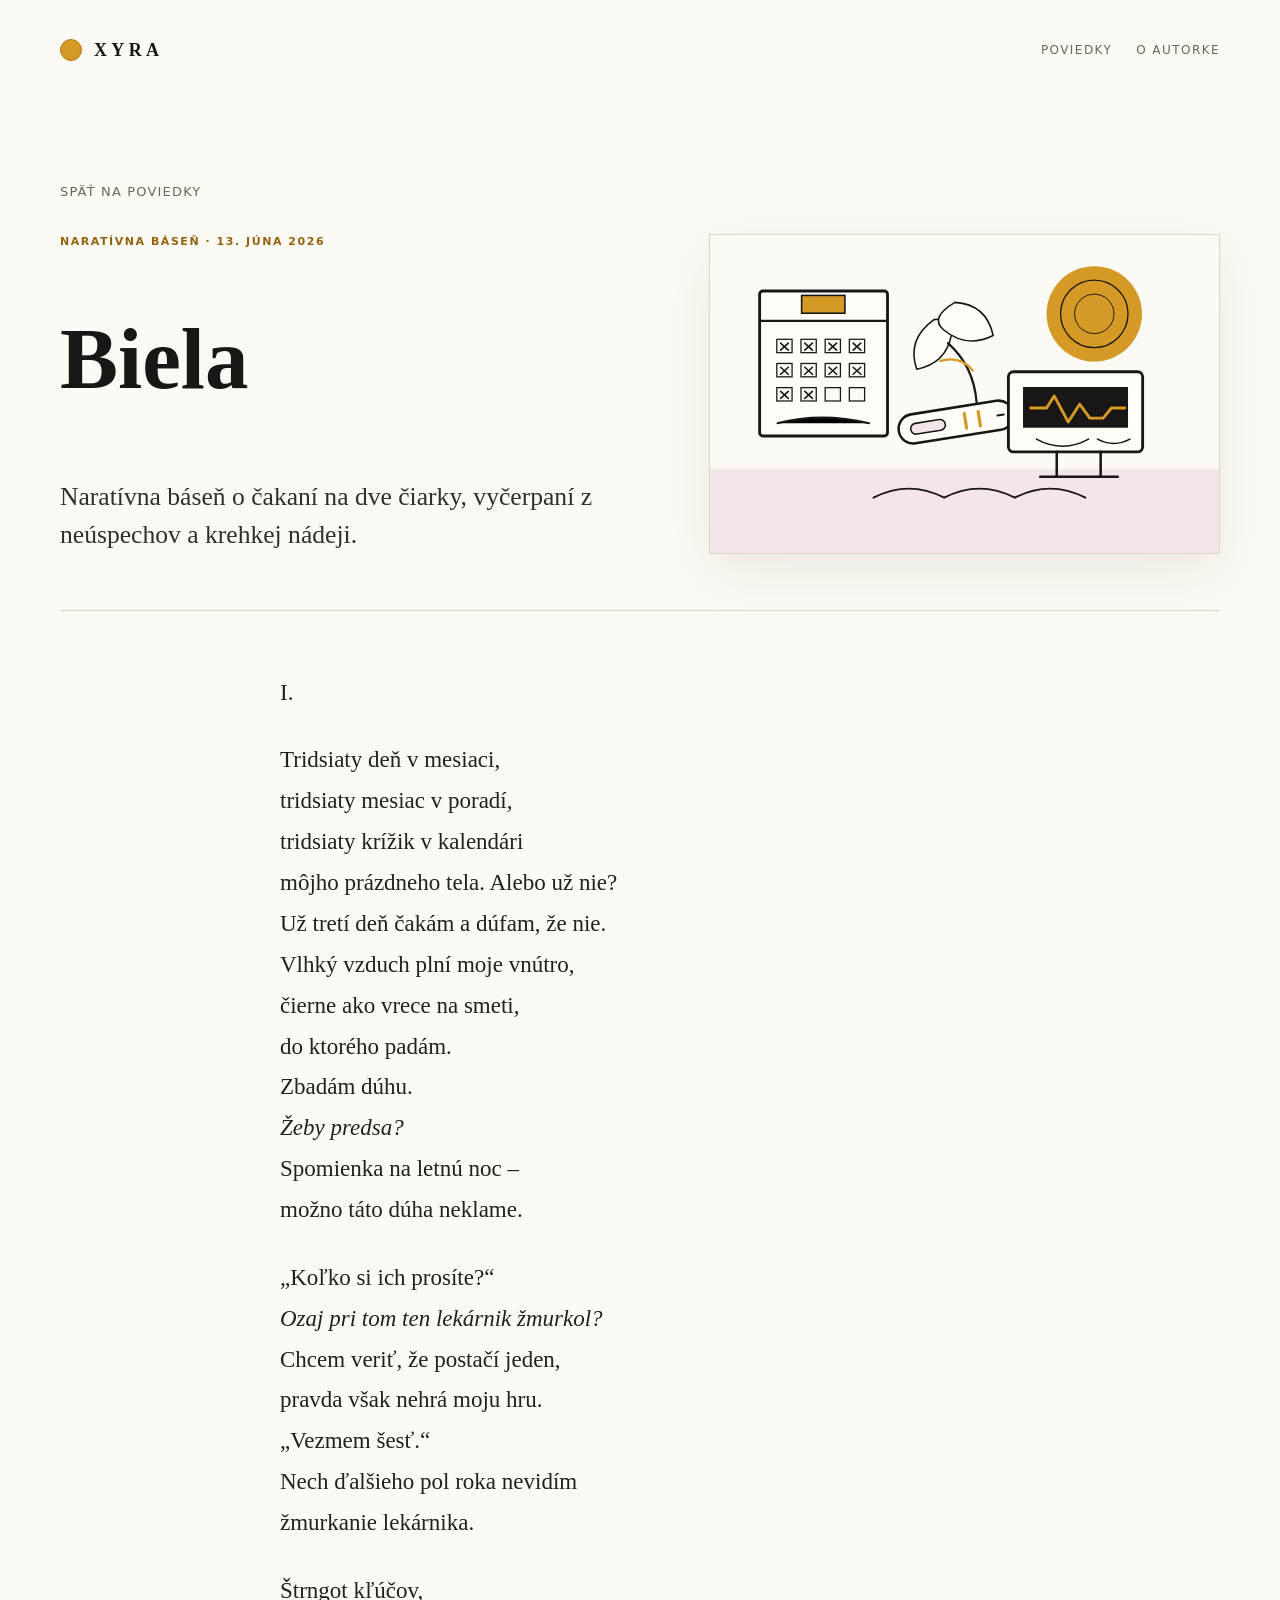
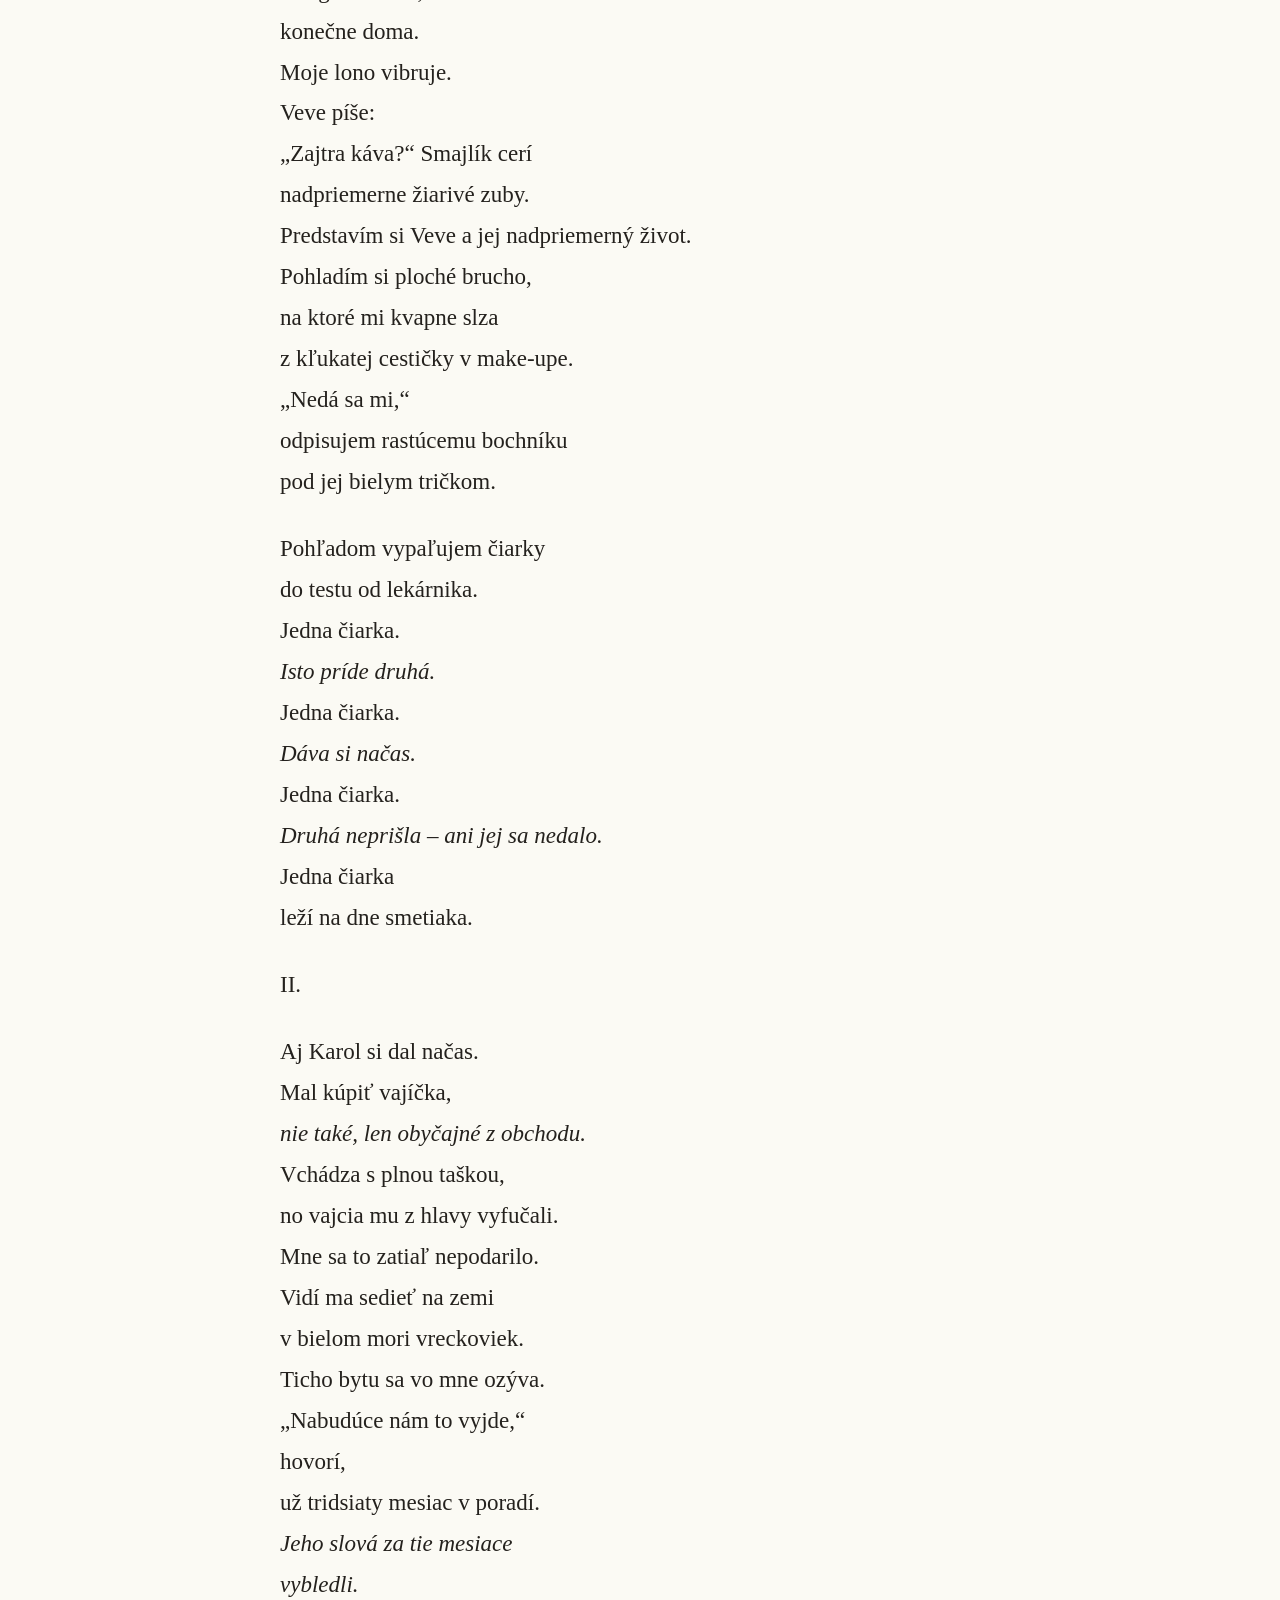
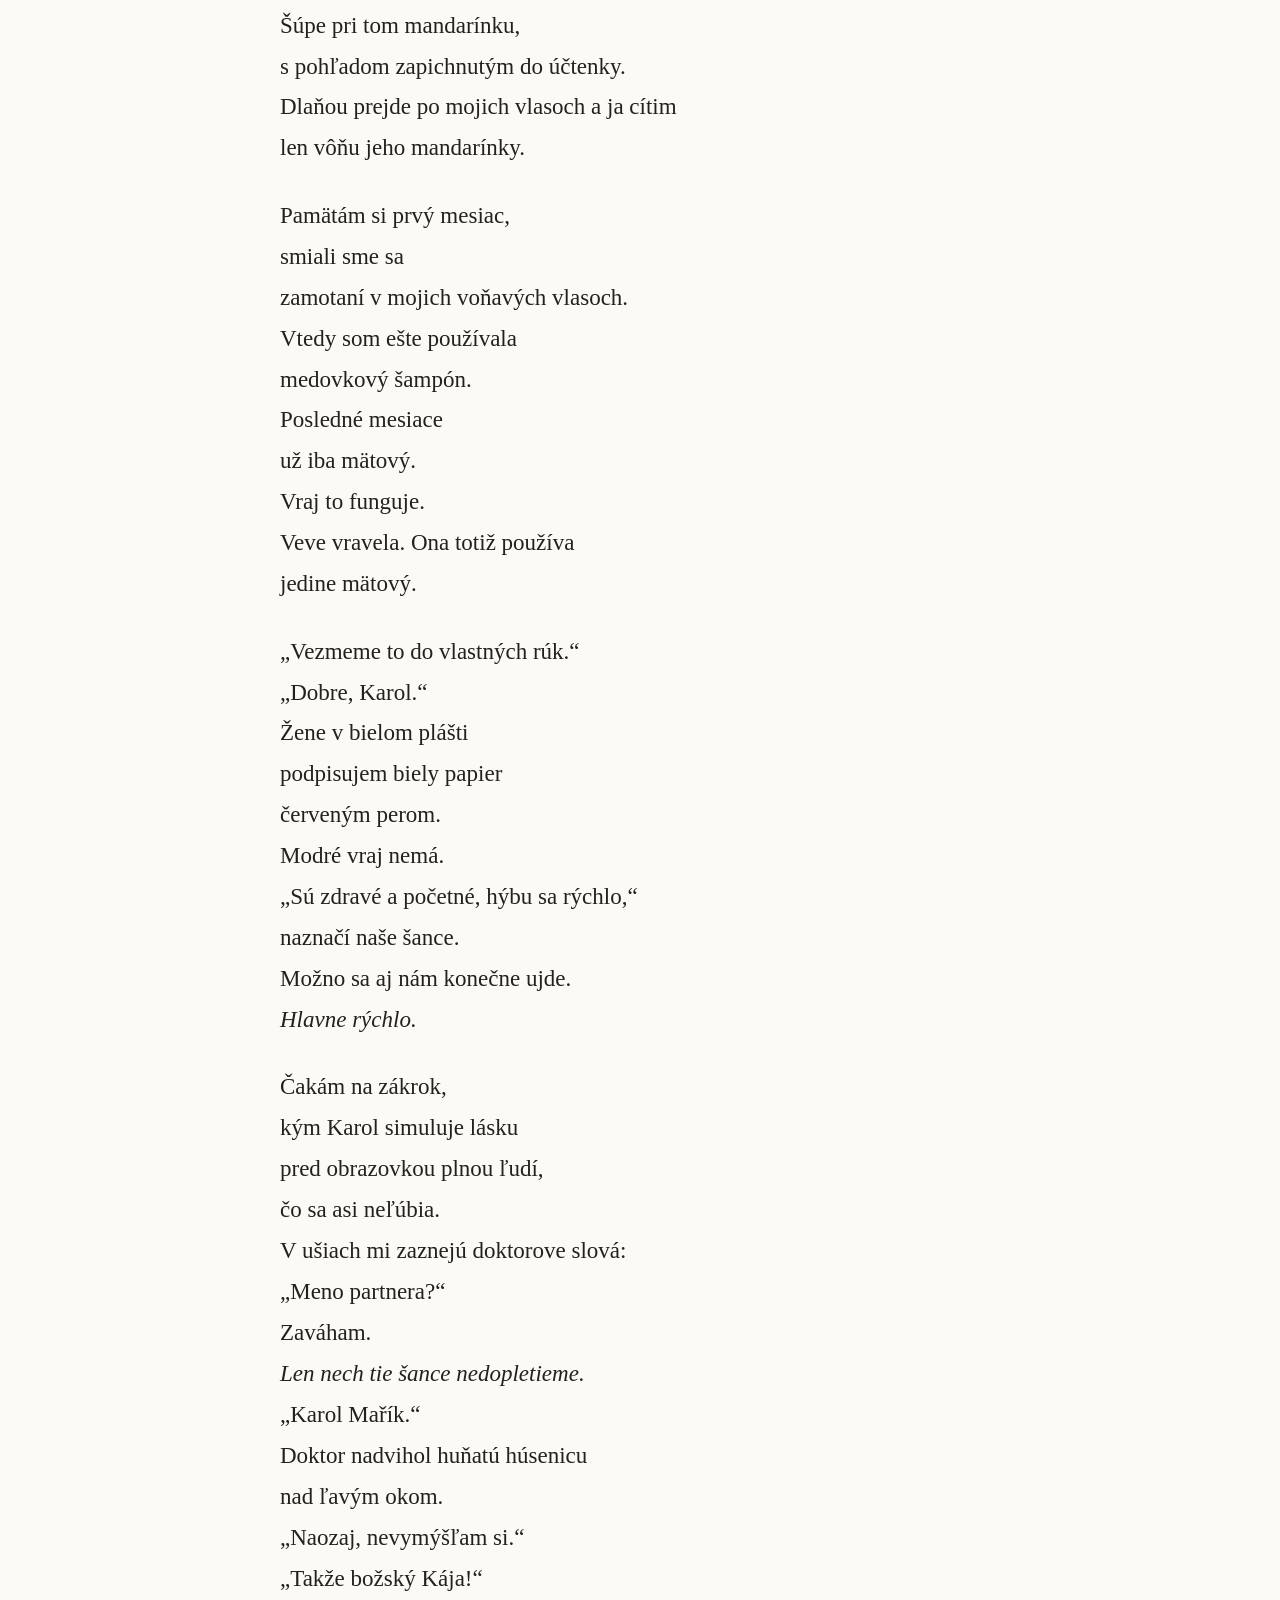
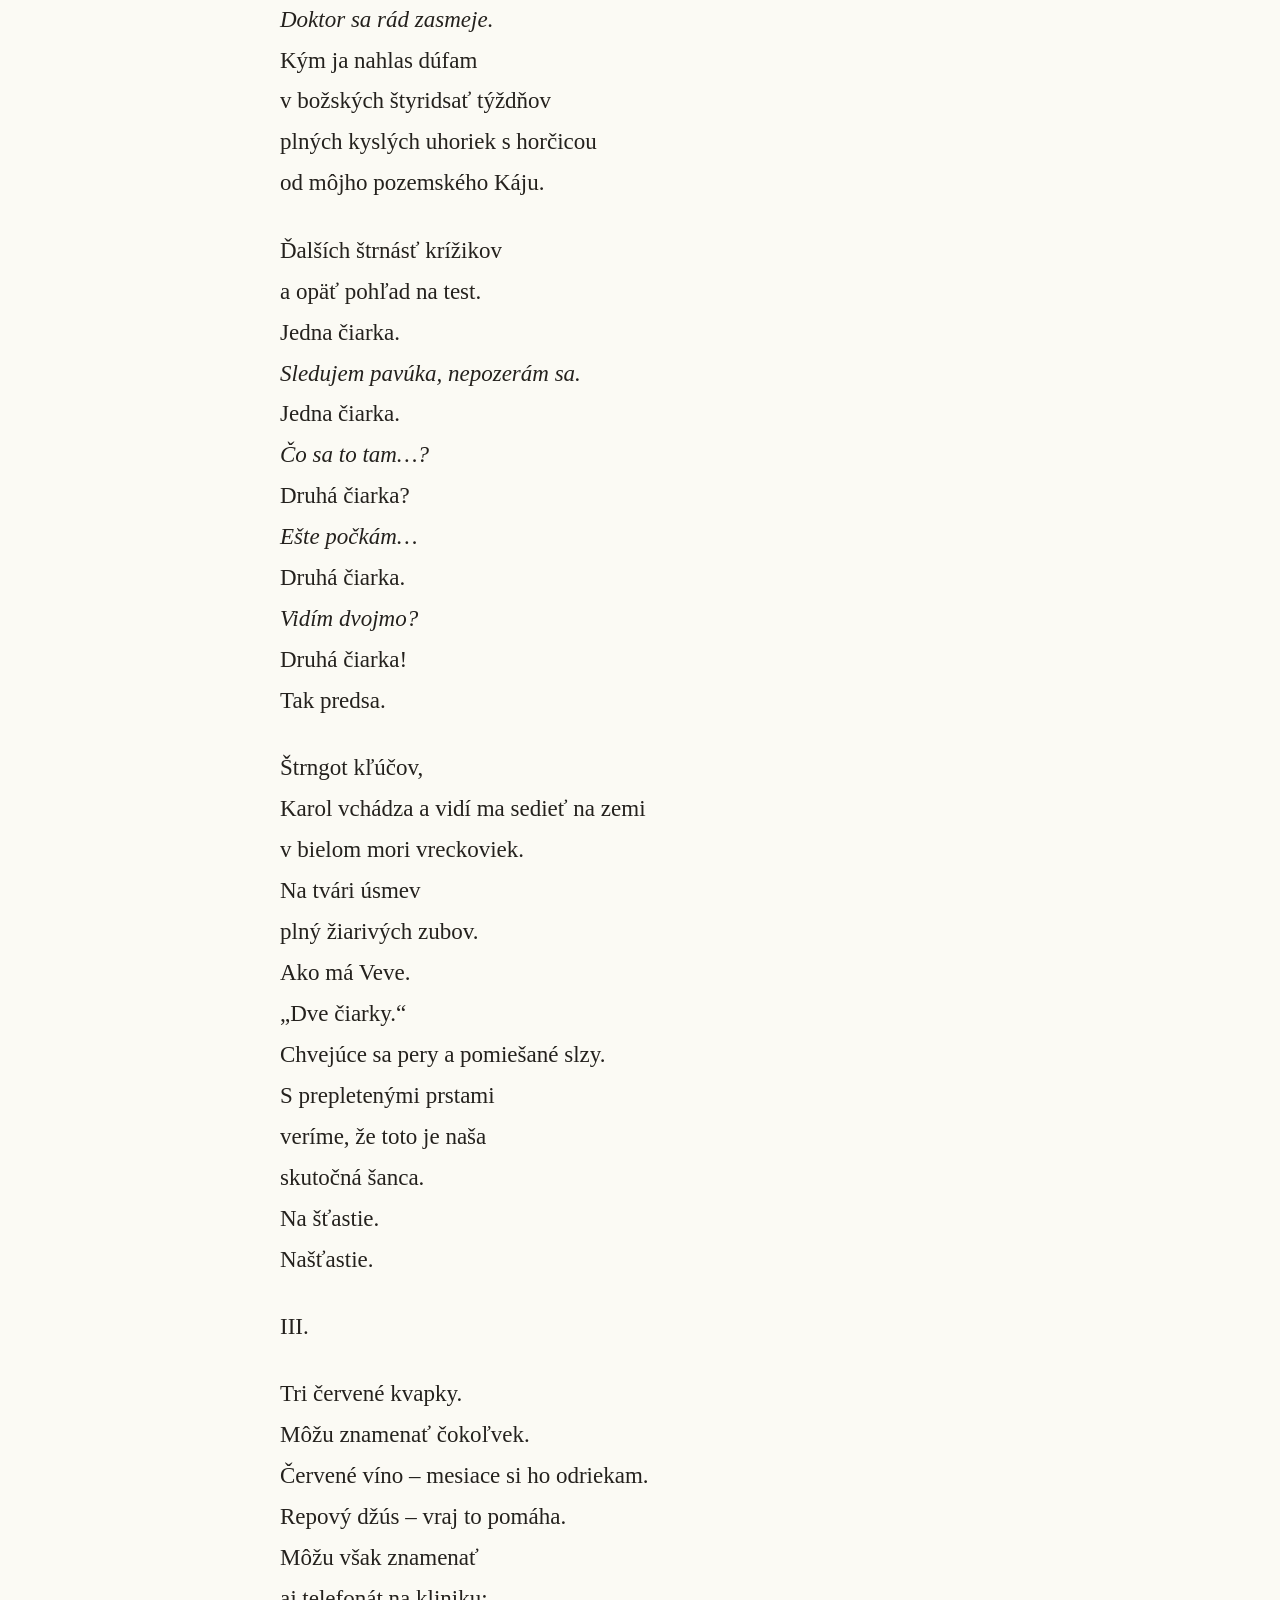
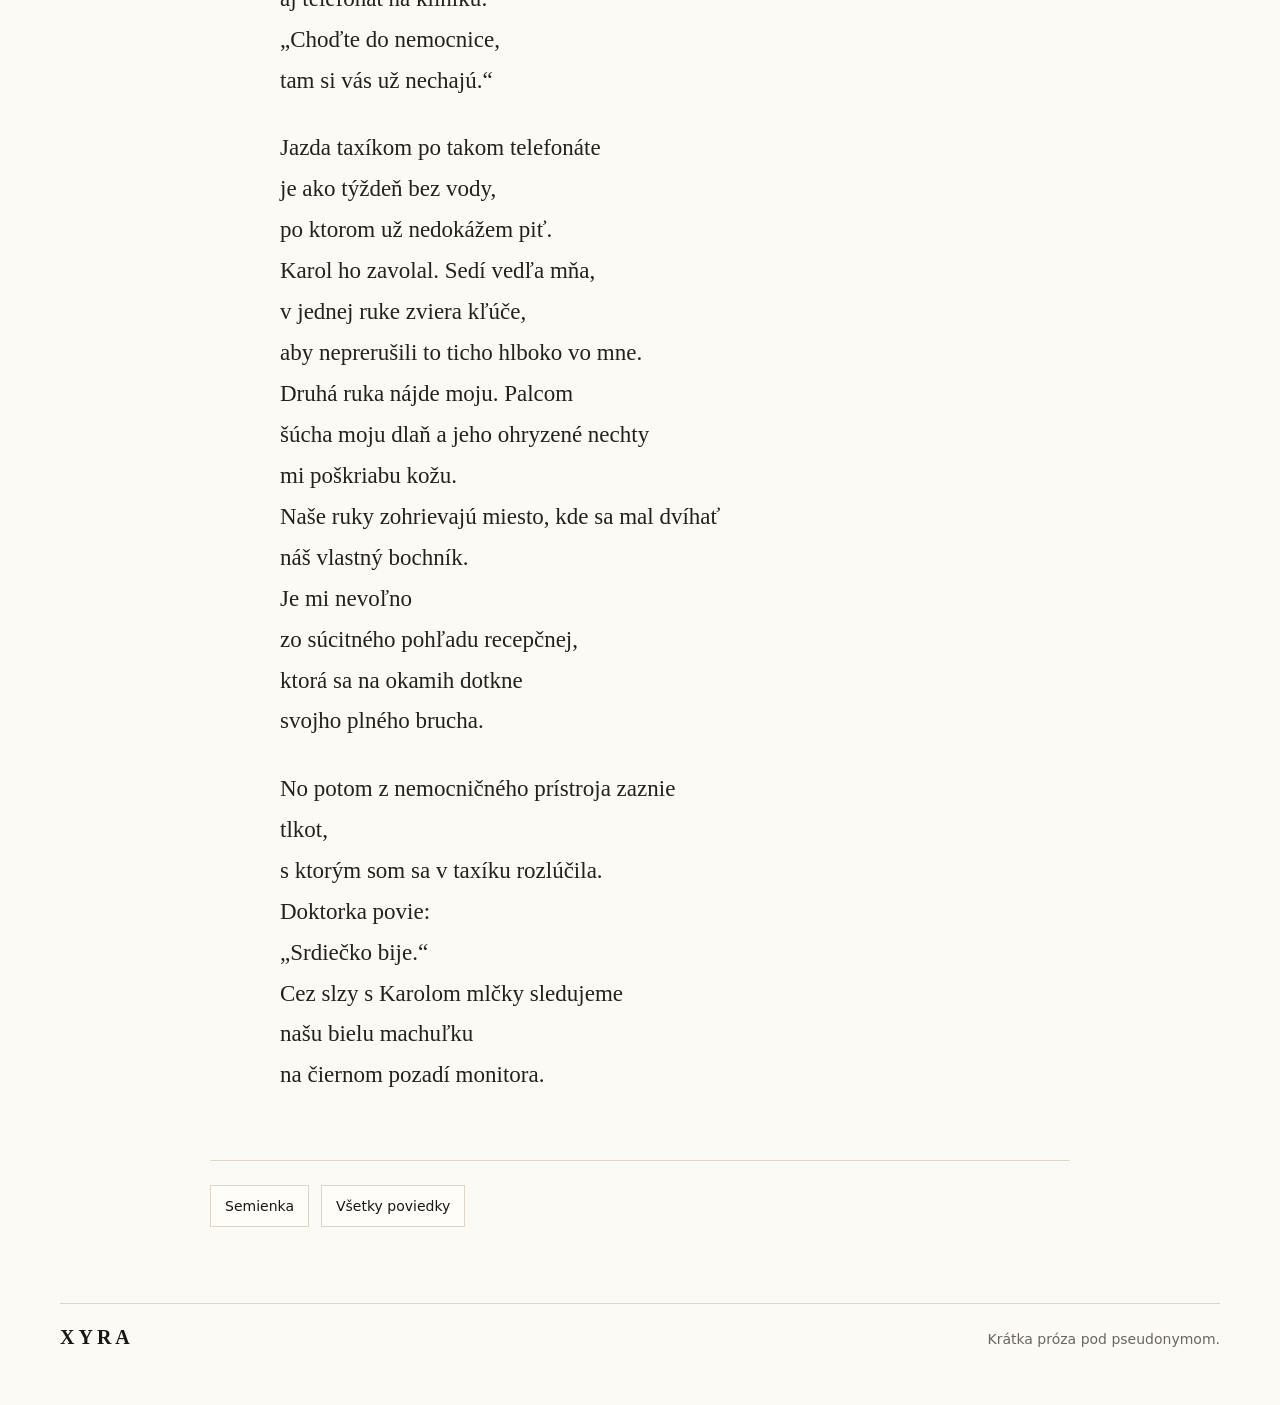
==== poviedky/biela/index.html @ b1362442 "deploy: a0670e40653b8698e3a1cda510f87a620ebf5f03" ====
<!doctype html>
<html lang="sk">
<head>
  <meta charset="utf-8">
  <meta name="viewport" content="width=device-width, initial-scale=1">
  <title>Biela | XYRA</title>
  <meta name="description" content="Naratívna báseň Biela o túžbe po dieťati, opakovaných testoch, klinike a záblesku nádeje.">
  <link rel="canonical" href="https://www.xyra.sk/poviedky/biela/">
  <meta property="og:locale" content="sk_SK">
  <meta property="og:site_name" content="XYRA">
  <meta property="og:title" content="Biela | XYRA">
  <meta property="og:description" content="Naratívna báseň Biela o túžbe po dieťati, opakovaných testoch, klinike a záblesku nádeje.">
  <meta property="og:type" content="article">
  <meta property="og:url" content="https://www.xyra.sk/poviedky/biela/">
  <meta property="og:image" content="https://www.xyra.sk/assets/illustrations/biela.svg">
  <link rel="icon" href="/favicon.svg" type="image/svg+xml">
  <link rel="icon" href="/favicon.ico" sizes="any">
  <link rel="alternate" type="application/rss+xml" title="XYRA RSS" href="/rss.xml">
  <link rel="stylesheet" href="/styles/site.css">
  <script type="application/ld+json">{"@context":"https://schema.org","@type":"ShortStory","name":"Biela","description":"Naratívna báseň Biela o túžbe po dieťati, opakovaných testoch, klinike a záblesku nádeje.","url":"https://www.xyra.sk/poviedky/biela/","author":{"@type":"Person","name":"XYRA"},"inLanguage":"sk","datePublished":"2026-06-13","genre":"Naratívna báseň","image":"https://www.xyra.sk/assets/illustrations/biela.svg"}</script>
</head>
<body>
  <a class="skip-link" href="#main">Preskočiť na obsah</a>
  <header class="site-header">
    <nav class="site-nav" aria-label="Hlavná navigácia">
  <a class="brand" href="/"><span class="brand-dot" aria-hidden="true"></span><span>XYRA</span></a>
  <div class="nav-links">
    <a href="/#poviedky">Poviedky</a>
    <a href="/#o-autorke">O autorke</a>
  </div>
</nav>
  </header>
  <main id="main" class="page-shell story-page story-narativna-basen">
  <a class="back-link" href="/#poviedky">Späť na poviedky</a>
  <header class="story-header">
    <p class="story-kicker">Naratívna báseň · 13. júna 2026</p>
    <h1>Biela</h1>
    <p>Naratívna báseň o čakaní na dve čiarky, vyčerpaní z neúspechov a krehkej nádeji.</p>
    <img class="story-hero-image" src="/assets/illustrations/biela.svg" alt="Literárna kresba kalendára, tehotenského testu a nemocničného monitora s horčicovým akcentom." fetchpriority="high">
  </header>
  <article class="story-text">
    <p>I.</p>
<p>Tridsiaty deň v mesiaci,<br>tridsiaty mesiac v poradí,<br>tridsiaty krížik v kalendári<br>môjho prázdneho tela. Alebo už nie?<br>Už tretí deň čakám a dúfam, že nie.<br>Vlhký vzduch plní moje vnútro,<br>čierne ako vrece na smeti,<br>do ktorého padám.<br>Zbadám dúhu.<br><em>Žeby predsa?</em><br>Spomienka na letnú noc –<br>možno táto dúha neklame.</p>
<p>„Koľko si ich prosíte?“<br><em>Ozaj pri tom ten lekárnik žmurkol?</em><br>Chcem veriť, že postačí jeden,<br>pravda však nehrá moju hru.<br>„Vezmem šesť.“<br>Nech ďalšieho pol roka nevidím<br>žmurkanie lekárnika.</p>
<p>Štrngot kľúčov,<br>konečne doma.<br>Moje lono vibruje.<br>Veve píše:<br>„Zajtra káva?“ Smajlík cerí<br>nadpriemerne žiarivé zuby.<br>Predstavím si Veve a jej nadpriemerný život.<br>Pohladím si ploché brucho,<br>na ktoré mi kvapne slza<br>z kľukatej cestičky v make-upe.<br>„Nedá sa mi,“<br>odpisujem rastúcemu bochníku<br>pod jej bielym tričkom.</p>
<p>Pohľadom vypaľujem čiarky<br>do testu od lekárnika.<br>Jedna čiarka.<br><em>Isto príde druhá.</em><br>Jedna čiarka.<br><em>Dáva si načas.</em><br>Jedna čiarka.<br><em>Druhá neprišla – ani jej sa nedalo.</em><br>Jedna čiarka<br>leží na dne smetiaka.</p>
<p>II.</p>
<p>Aj Karol si dal načas.<br>Mal kúpiť vajíčka,<br><em>nie také, len obyčajné z obchodu.</em><br>Vchádza s plnou taškou,<br>no vajcia mu z hlavy vyfučali.<br>Mne sa to zatiaľ nepodarilo.<br>Vidí ma sedieť na zemi<br>v bielom mori vreckoviek.<br>Ticho bytu sa vo mne ozýva.<br>„Nabudúce nám to vyjde,“<br>hovorí,<br>už tridsiaty mesiac v poradí.<br><em>Jeho slová za tie mesiace<br>vybledli.</em><br>Šúpe pri tom mandarínku,<br>s pohľadom zapichnutým do účtenky.<br>Dlaňou prejde po mojich vlasoch a ja cítim<br>len vôňu jeho mandarínky.</p>
<p>Pamätám si prvý mesiac,<br>smiali sme sa<br>zamotaní v mojich voňavých vlasoch.<br>Vtedy som ešte používala<br>medovkový šampón.<br>Posledné mesiace<br>už iba mätový.<br>Vraj to funguje.<br>Veve vravela. Ona totiž používa<br>jedine mätový.</p>
<p>„Vezmeme to do vlastných rúk.“<br>„Dobre, Karol.“<br>Žene v bielom plášti<br>podpisujem biely papier<br>červeným perom.<br>Modré vraj nemá.<br>„Sú zdravé a početné, hýbu sa rýchlo,“<br>naznačí naše šance.<br>Možno sa aj nám konečne ujde.<br><em>Hlavne rýchlo.</em></p>
<p>Čakám na zákrok,<br>kým Karol simuluje lásku<br>pred obrazovkou plnou ľudí,<br>čo sa asi neľúbia.<br>V ušiach mi zaznejú doktorove slová:<br>„Meno partnera?“<br>Zaváham.<br><em>Len nech tie šance nedopletieme.</em><br>„Karol Mařík.“<br>Doktor nadvihol huňatú húsenicu<br>nad ľavým okom.<br>„Naozaj, nevymýšľam si.“<br>„Takže božský Kája!“<br><em>Doktor sa rád zasmeje.</em><br>Kým ja nahlas dúfam<br>v božských štyridsať týždňov<br>plných kyslých uhoriek s horčicou<br>od môjho pozemského Káju.</p>
<p>Ďalších štrnásť krížikov<br>a opäť pohľad na test.<br>Jedna čiarka.<br><em>Sledujem pavúka, nepozerám sa.</em><br>Jedna čiarka.<br><em>Čo sa to tam…?</em><br>Druhá čiarka?<br><em>Ešte počkám…</em><br>Druhá čiarka.<br><em>Vidím dvojmo?</em><br>Druhá čiarka!<br>Tak predsa.</p>
<p>Štrngot kľúčov,<br>Karol vchádza a vidí ma sedieť na zemi<br>v bielom mori vreckoviek.<br>Na tvári úsmev<br>plný žiarivých zubov.<br>Ako má Veve.<br>„Dve čiarky.“<br>Chvejúce sa pery a pomiešané slzy.<br>S prepletenými prstami<br>veríme, že toto je naša<br>skutočná šanca.<br>Na šťastie.<br>Našťastie.</p>
<p>III.</p>
<p>Tri červené kvapky.<br>Môžu znamenať čokoľvek.<br>Červené víno – mesiace si ho odriekam.<br>Repový džús – vraj to pomáha.<br>Môžu však znamenať<br>aj telefonát na kliniku:<br>„Choďte do nemocnice,<br>tam si vás už nechajú.“</p>
<p>Jazda taxíkom po takom telefonáte<br>je ako týždeň bez vody,<br>po ktorom už nedokážem piť.<br>Karol ho zavolal. Sedí vedľa mňa,<br>v jednej ruke zviera kľúče,<br>aby neprerušili to ticho hlboko vo mne.<br>Druhá ruka nájde moju. Palcom<br>šúcha moju dlaň a jeho ohryzené nechty<br>mi poškriabu kožu.<br>Naše ruky zohrievajú miesto, kde sa mal dvíhať<br>náš vlastný bochník.<br>Je mi nevoľno<br>zo súcitného pohľadu recepčnej,<br>ktorá sa na okamih dotkne<br>svojho plného brucha.</p>
<p>No potom z nemocničného prístroja zaznie<br>tlkot,<br>s ktorým som sa v taxíku rozlúčila.<br>Doktorka povie:<br>„Srdiečko bije.“<br>Cez slzy s Karolom mlčky sledujeme<br>našu bielu machuľku<br>na čiernom pozadí monitora.</p>

  </article>
  <nav class="story-pagination" aria-label="Ďalšie poviedky">
    <a href="/poviedky/semienka/">Semienka</a>
    <a href="/#poviedky">Všetky poviedky</a>
  </nav>
  <footer class="site-footer">
  <div class="footer-brand">XYRA</div>
  <p>Krátka próza pod pseudonymom.</p>
</footer>
</main>
  <script src="/scripts/filters.js" defer></script>
</body>
</html>
---- styles/site.css ----
:root {
  --paper: #fbfaf4;
  --paper-deep: #f2eadb;
  --ink: #191715;
  --muted: #6d665c;
  --line: #ded5c6;
  --mustard: #d49a25;
  --mustard-dark: #95620f;
  --sci: #e8eef6;
  --library: #fff3d3;
  --fantasy: #e6efe5;
  --poem: #f3e6e7;
  --white: #fffdf8;
  --serif: Georgia, "Times New Roman", serif;
  --sans: Inter, ui-sans-serif, system-ui, -apple-system, BlinkMacSystemFont, "Segoe UI", sans-serif;
}

* {
  box-sizing: border-box;
}

html {
  scroll-behavior: smooth;
}

body {
  margin: 0;
  color: var(--ink);
  background: var(--paper);
  font-family: var(--sans);
  text-rendering: optimizeLegibility;
}

a {
  color: inherit;
}

img {
  display: block;
  max-width: 100%;
}

a:focus-visible,
button:focus-visible {
  outline: 3px solid var(--mustard);
  outline-offset: 4px;
}

.skip-link {
  position: absolute;
  left: 16px;
  top: 16px;
  transform: translateY(-160%);
  background: var(--ink);
  color: var(--white);
  padding: 10px 14px;
  z-index: 10;
}

.skip-link:focus {
  transform: translateY(0);
}

.site-header,
.page-shell {
  width: min(1160px, calc(100% - 40px));
  margin: 0 auto;
}

.site-header {
  padding: 28px 0 56px;
}

.page-shell {
  padding: 0 0 56px;
}

.site-nav {
  display: flex;
  align-items: center;
  justify-content: space-between;
  gap: 28px;
  min-height: 44px;
  color: var(--muted);
  font-size: 12px;
  letter-spacing: 0.12em;
  text-transform: uppercase;
}

.brand {
  display: inline-flex;
  align-items: center;
  gap: 12px;
  color: var(--ink);
  font-family: var(--serif);
  font-size: 18px;
  font-weight: 700;
  letter-spacing: 0.24em;
  text-decoration: none;
}

.brand-dot {
  width: 22px;
  height: 22px;
  flex: 0 0 auto;
  border-radius: 50%;
  background: var(--mustard);
  border: 1px solid #b57a17;
}

.nav-links {
  display: flex;
  gap: 24px;
  white-space: nowrap;
}

.nav-links a {
  text-decoration: none;
}

.nav-links a:hover {
  color: var(--ink);
}

.hero {
  min-height: 520px;
  display: grid;
  grid-template-columns: minmax(0, 1.02fr) minmax(300px, 0.98fr);
  gap: 58px;
  align-items: center;
  position: relative;
  padding: 64px 0 46px;
}

.hero-copy {
  position: relative;
  z-index: 1;
}

.hero h1 {
  margin: 0;
  font-family: var(--serif);
  font-size: clamp(76px, 12vw, 160px);
  line-height: 0.86;
  font-weight: 700;
  letter-spacing: 0;
}

.hero p {
  max-width: 560px;
  margin: 30px 0 0;
  color: #332f2a;
  font-family: var(--serif);
  font-size: clamp(22px, 2.1vw, 28px);
  line-height: 1.45;
}

.hero-symbol {
  position: absolute;
  left: min(48%, 560px);
  top: 92px;
  width: 184px;
  height: 184px;
  border-radius: 50%;
  background: var(--mustard);
  border: 1px solid #b57a17;
  box-shadow: 0 24px 70px rgba(139, 91, 15, 0.18);
}

.hero-symbol::before,
.hero-symbol::after {
  content: "";
  position: absolute;
  border-radius: 50%;
  border: 1px solid rgba(97, 61, 8, 0.26);
}

.hero-symbol::before {
  inset: 18px;
}

.hero-symbol::after {
  inset: 38px;
}

.filters {
  display: flex;
  flex-wrap: wrap;
  gap: 10px;
  margin-top: 34px;
}

.filter-button {
  min-height: 40px;
  border: 1px solid var(--line);
  background: var(--white);
  color: var(--muted);
  padding: 9px 12px;
  font: 700 12px/1 var(--sans);
  letter-spacing: 0.11em;
  text-transform: uppercase;
  cursor: pointer;
}

.filter-button:hover {
  border-color: #c7ad70;
  color: var(--ink);
}

.filter-button.is-active {
  background: var(--ink);
  border-color: var(--ink);
  color: var(--white);
}

.story-grid {
  display: grid;
  grid-template-columns: repeat(3, minmax(0, 1fr));
  gap: 18px;
  margin-top: 10px;
}

.story-card {
  min-width: 0;
  border: 1px solid var(--line);
  background: var(--white);
  box-shadow: 0 18px 50px rgba(54, 40, 18, 0.08);
  transition: border-color 160ms ease, transform 160ms ease, box-shadow 160ms ease;
}

.story-card:hover {
  border-color: #c7ad70;
  transform: translateY(-2px);
  box-shadow: 0 22px 58px rgba(54, 40, 18, 0.12);
}

.story-card[hidden] {
  display: none;
}

.story-card-link {
  display: grid;
  min-height: 100%;
  grid-template-rows: auto auto auto 1fr;
  gap: 0;
  padding: 0 0 22px;
  color: inherit;
  text-decoration: none;
}

.story-card-art {
  width: 100%;
  aspect-ratio: 16 / 10;
  object-fit: cover;
  border-bottom: 1px solid var(--line);
  background: var(--paper-deep);
}

.story-kicker {
  display: block;
  margin: 20px 22px 0;
  color: var(--mustard-dark);
  font-size: 11px;
  line-height: 1.2;
  letter-spacing: 0.14em;
  text-transform: uppercase;
  font-weight: 800;
}

.story-card h2 {
  margin: 10px 22px 0;
  font-family: var(--serif);
  font-size: clamp(25px, 2.4vw, 34px);
  line-height: 1.08;
  letter-spacing: 0;
}

.story-card p {
  margin: 14px 22px 0;
  color: var(--muted);
  font-size: 15px;
  line-height: 1.55;
}

.about-section {
  display: grid;
  grid-template-columns: minmax(220px, 0.55fr) minmax(0, 1fr);
  gap: 40px;
  margin-top: 76px;
  padding-top: 28px;
  border-top: 1px solid var(--line);
}

.about-section h2 {
  margin: 0;
  font-family: var(--serif);
  font-size: clamp(34px, 4vw, 54px);
  line-height: 1;
  letter-spacing: 0;
}

.about-copy {
  color: var(--muted);
  font-size: 17px;
  line-height: 1.7;
}

.about-copy p {
  margin: 0;
}

.about-copy p + p {
  margin-top: 16px;
}

.site-footer {
  display: flex;
  align-items: baseline;
  justify-content: space-between;
  gap: 20px;
  margin-top: 76px;
  padding-top: 22px;
  border-top: 1px solid var(--line);
  color: var(--muted);
  font-size: 14px;
}

.footer-brand {
  color: var(--ink);
  font-family: var(--serif);
  font-size: 20px;
  font-weight: 700;
  letter-spacing: 0.2em;
}

.site-footer p {
  margin: 0;
}

.back-link {
  display: inline-block;
  margin-top: 56px;
  color: var(--muted);
  font-size: 13px;
  letter-spacing: 0.09em;
  text-transform: uppercase;
  text-decoration: none;
}

.back-link:hover {
  color: var(--ink);
}

.story-header {
  display: grid;
  grid-template-columns: minmax(0, 0.84fr) minmax(320px, 0.72fr);
  gap: 52px;
  align-items: center;
  margin-top: 34px;
  padding-bottom: 56px;
  border-bottom: 1px solid var(--line);
}

.story-header .story-kicker {
  margin: 0 0 16px;
}

.story-header h1 {
  grid-column: 1;
  margin: 0;
  font-family: var(--serif);
  max-width: 100%;
  font-size: clamp(50px, 6.8vw, 102px);
  line-height: 0.95;
  letter-spacing: 0;
  overflow-wrap: break-word;
}

.story-header > p:not(.story-kicker) {
  grid-column: 1;
  max-width: 620px;
  margin: 24px 0 0;
  color: #332f2a;
  font-family: var(--serif);
  font-size: clamp(21px, 2vw, 28px);
  line-height: 1.45;
}

.story-hero-image {
  grid-column: 2;
  grid-row: 1 / span 3;
  width: 100%;
  aspect-ratio: 16 / 10;
  object-fit: cover;
  border: 1px solid var(--line);
  background: var(--paper-deep);
  box-shadow: 0 18px 50px rgba(54, 40, 18, 0.08);
}

.story-text {
  width: min(720px, 100%);
  margin: 62px auto 0;
  color: #24211d;
  font-family: var(--serif);
  font-size: clamp(20px, 2vw, 23px);
  line-height: 1.78;
}

.story-text p {
  margin: 0;
}

.story-text p + p {
  margin-top: 1.15em;
}

.story-pagination {
  width: min(860px, 100%);
  margin: 64px auto 0;
  padding-top: 24px;
  border-top: 1px solid var(--line);
  display: flex;
  flex-wrap: wrap;
  gap: 12px;
}

.story-pagination a {
  border: 1px solid var(--line);
  background: var(--white);
  padding: 12px 14px;
  color: var(--ink);
  text-decoration: none;
  font-size: 14px;
}

.story-pagination a:hover {
  border-color: #c7ad70;
}

.story-sci-fi .story-hero-image,
.story-sci-fi .story-pagination a:hover {
  background: var(--sci);
}

.story-publicistika .story-hero-image,
.story-publicistika .story-pagination a:hover {
  background: var(--library);
}

.story-fantasy .story-hero-image,
.story-fantasy .story-pagination a:hover {
  background: var(--fantasy);
}

.story-narativna-basen .story-hero-image,
.story-narativna-basen .story-pagination a:hover {
  background: var(--poem);
}

@media (max-width: 900px) {
  .hero {
    grid-template-columns: minmax(0, 1fr) auto;
    column-gap: clamp(22px, 5vw, 48px);
    row-gap: 0;
    min-height: auto;
    padding-top: 50px;
  }

  .hero-copy {
    display: contents;
  }

  .hero h1 {
    grid-column: 1;
    grid-row: 1;
    font-size: clamp(76px, 16vw, 128px);
  }

  .hero p,
  .filters {
    grid-column: 1 / -1;
  }

  .hero-symbol {
    position: relative;
    inset: auto;
    grid-column: 2;
    grid-row: 1;
    align-self: center;
    justify-self: end;
    width: clamp(86px, 18vw, 128px);
    height: clamp(86px, 18vw, 128px);
  }

  .story-grid {
    grid-template-columns: 1fr;
  }

  .about-section,
  .story-header {
    grid-template-columns: 1fr;
  }

  .story-hero-image {
    grid-column: auto;
    grid-row: auto;
  }
}

@media (max-width: 560px) {
  .site-header,
  .page-shell {
    width: min(100% - 28px, 1160px);
  }

  .site-header {
    padding-top: 22px;
  }

  .site-nav {
    align-items: flex-start;
  }

  .nav-links {
    gap: 14px;
    font-size: 11px;
    letter-spacing: 0.08em;
  }

  .brand {
    font-size: 16px;
  }

  .hero h1 {
    font-size: clamp(52px, 15.5vw, 70px);
  }

  .story-header h1 {
    font-size: clamp(42px, 15vw, 58px);
    line-height: 1;
  }

  .hero p {
    font-size: 22px;
  }

  .hero-symbol {
    width: clamp(52px, 14vw, 64px);
    height: clamp(52px, 14vw, 64px);
  }

  .filter-button {
    flex: 1 1 auto;
  }

  .story-card h2 {
    font-size: 28px;
  }

  .site-footer {
    display: block;
  }

  .site-footer p {
    margin-top: 8px;
  }
}
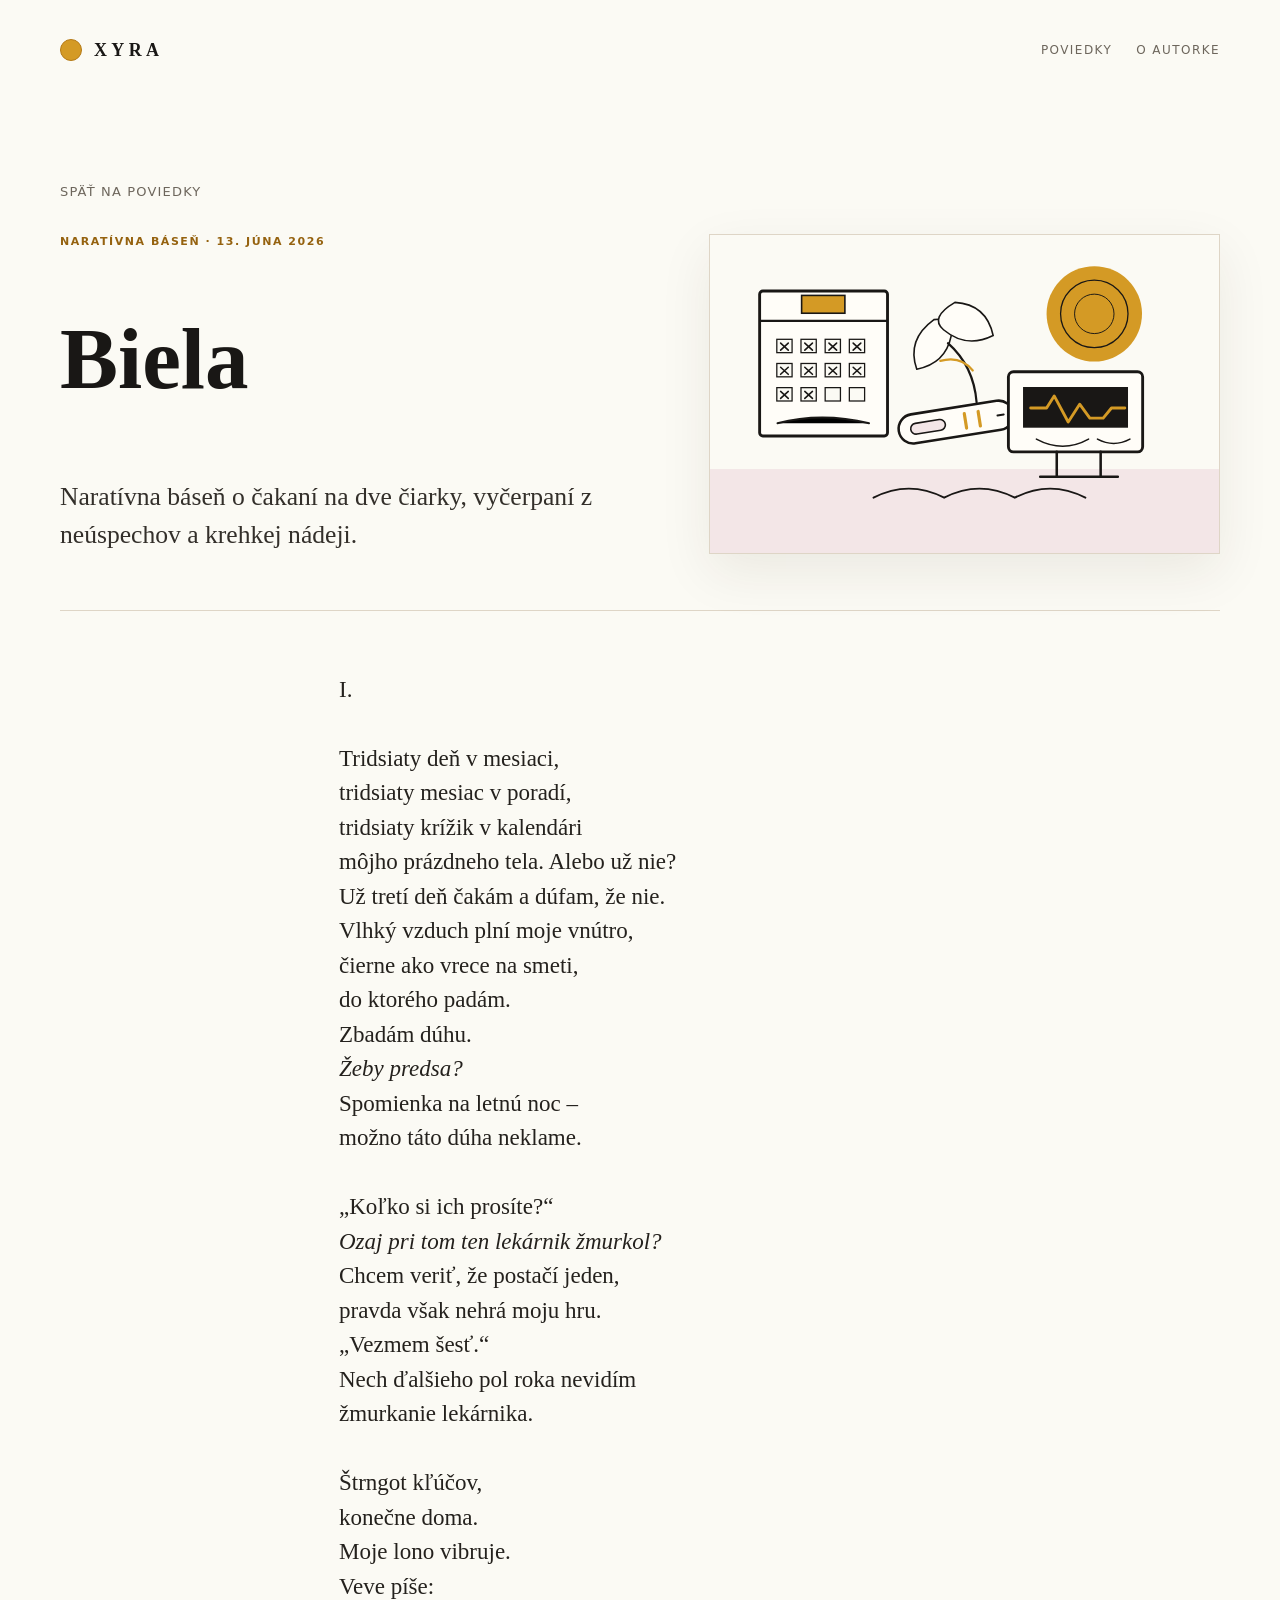
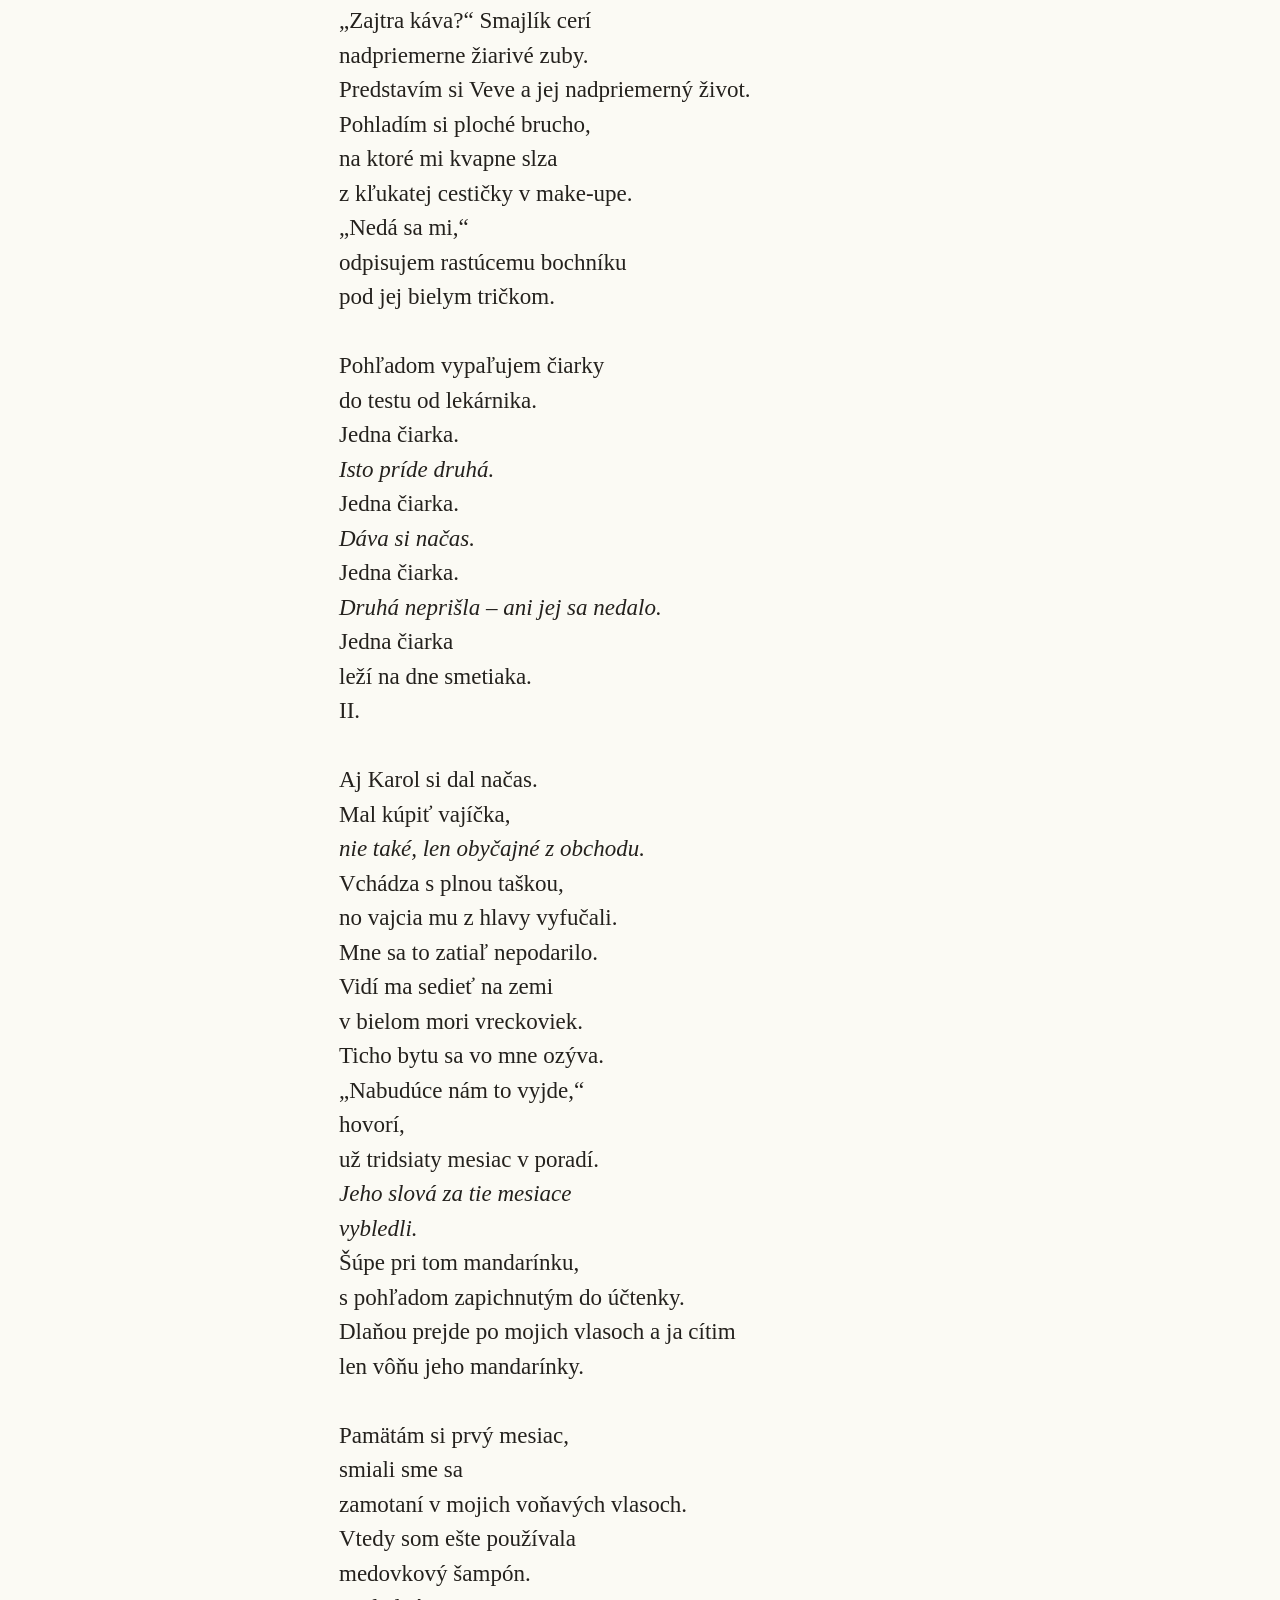
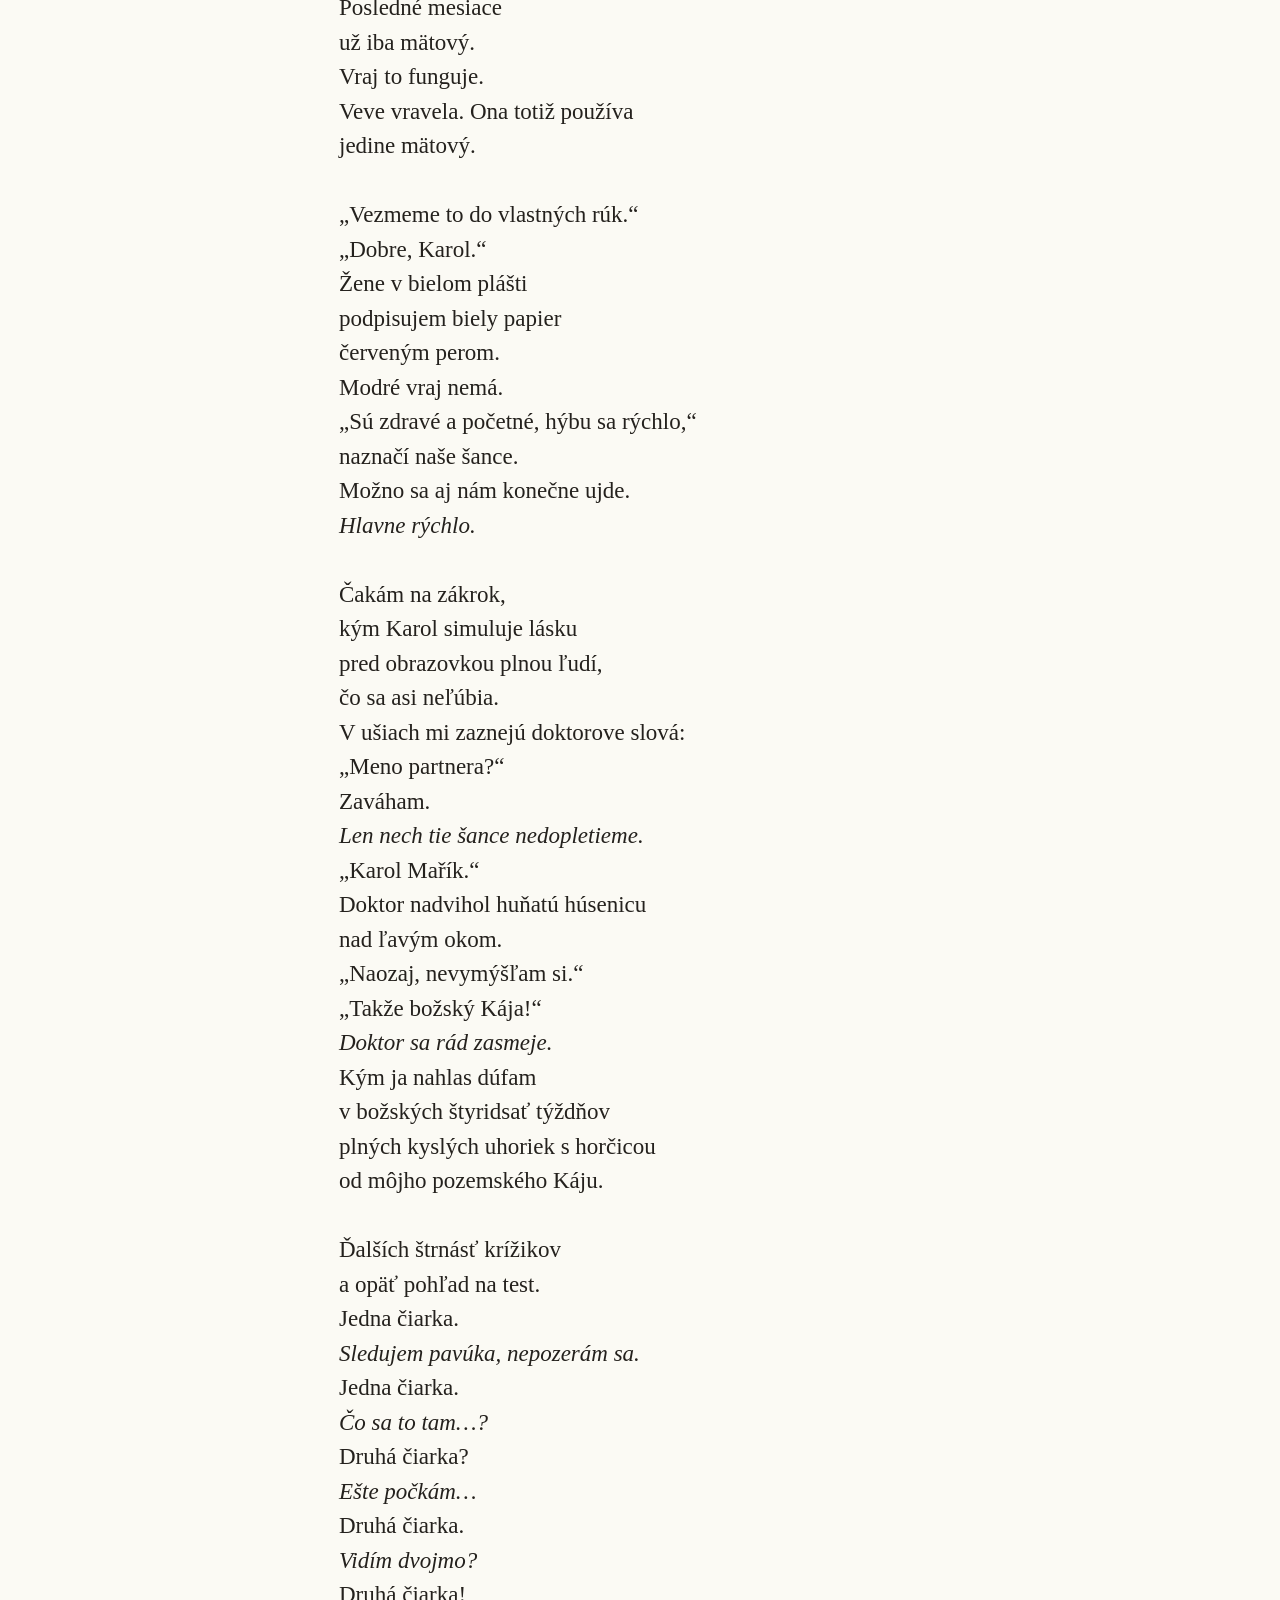
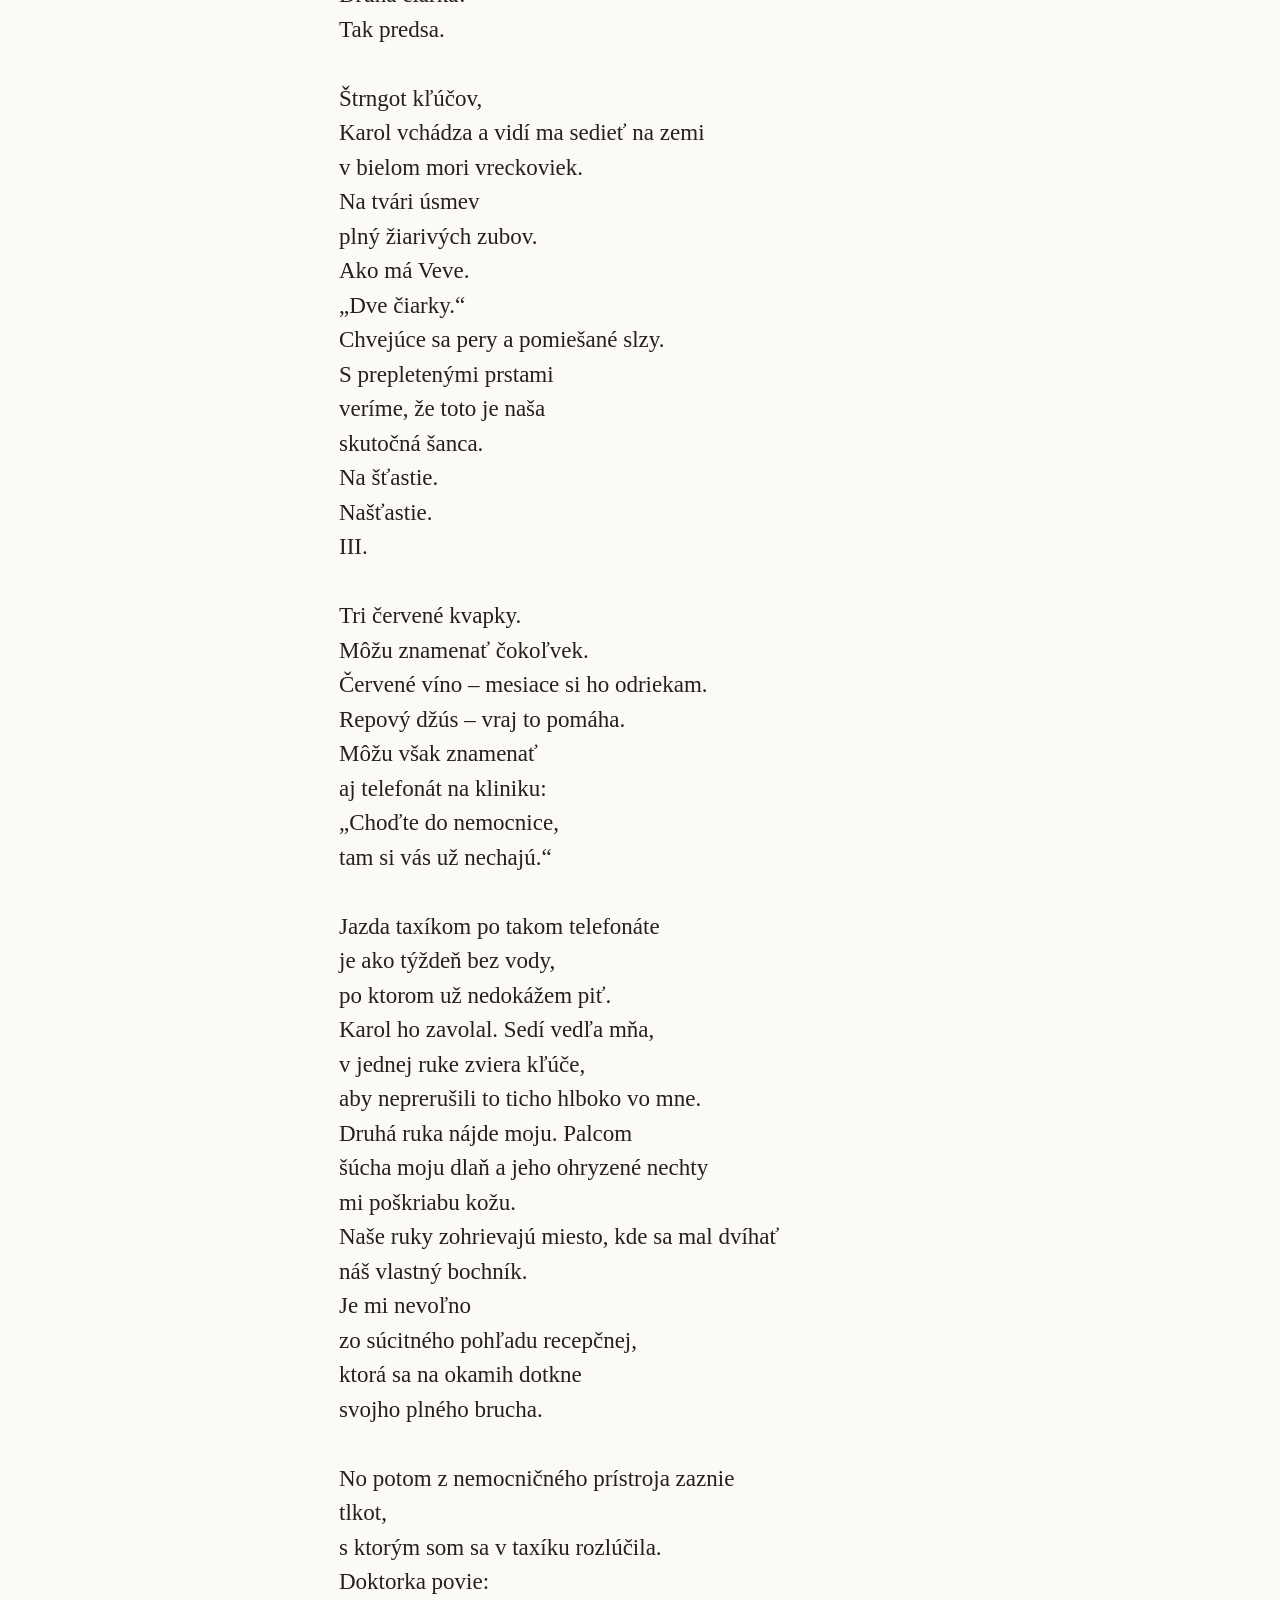
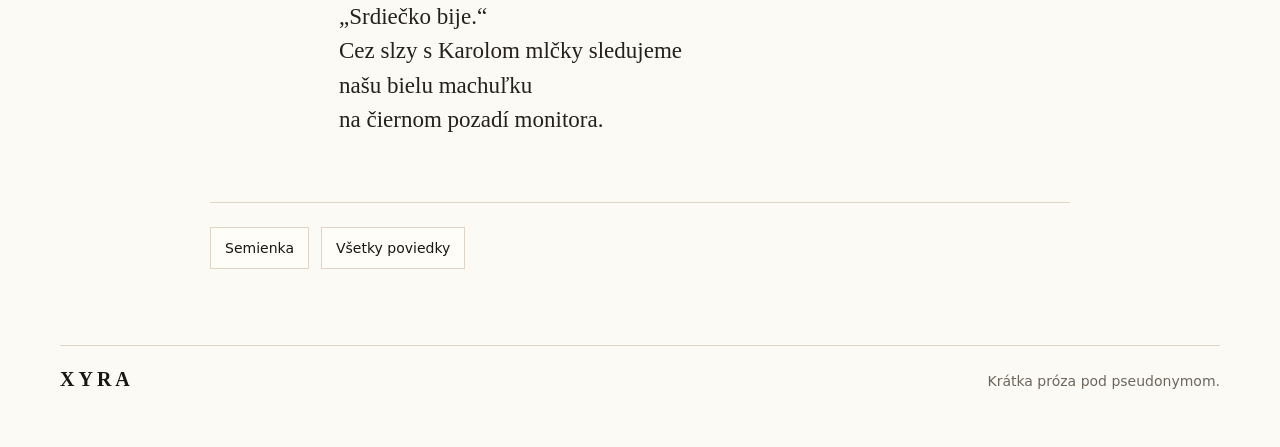
==== commit 703e6f5b: "deploy: 76e5ca8c68f9b57a2ee23e2833abcc9afe4935ff" ====
--- a/poviedky/biela/index.html
+++ b/poviedky/biela/index.html
@@ -38,24 +38,190 @@
     <p>Naratívna báseň o čakaní na dve čiarky, vyčerpaní z neúspechov a krehkej nádeji.</p>
     <img class="story-hero-image" src="/assets/illustrations/biela.svg" alt="Literárna kresba kalendára, tehotenského testu a nemocničného monitora s horčicovým akcentom." fetchpriority="high">
   </header>
-  <article class="story-text">
-    <p>I.</p>
-<p>Tridsiaty deň v mesiaci,<br>tridsiaty mesiac v poradí,<br>tridsiaty krížik v kalendári<br>môjho prázdneho tela. Alebo už nie?<br>Už tretí deň čakám a dúfam, že nie.<br>Vlhký vzduch plní moje vnútro,<br>čierne ako vrece na smeti,<br>do ktorého padám.<br>Zbadám dúhu.<br><em>Žeby predsa?</em><br>Spomienka na letnú noc –<br>možno táto dúha neklame.</p>
-<p>„Koľko si ich prosíte?“<br><em>Ozaj pri tom ten lekárnik žmurkol?</em><br>Chcem veriť, že postačí jeden,<br>pravda však nehrá moju hru.<br>„Vezmem šesť.“<br>Nech ďalšieho pol roka nevidím<br>žmurkanie lekárnika.</p>
-<p>Štrngot kľúčov,<br>konečne doma.<br>Moje lono vibruje.<br>Veve píše:<br>„Zajtra káva?“ Smajlík cerí<br>nadpriemerne žiarivé zuby.<br>Predstavím si Veve a jej nadpriemerný život.<br>Pohladím si ploché brucho,<br>na ktoré mi kvapne slza<br>z kľukatej cestičky v make-upe.<br>„Nedá sa mi,“<br>odpisujem rastúcemu bochníku<br>pod jej bielym tričkom.</p>
-<p>Pohľadom vypaľujem čiarky<br>do testu od lekárnika.<br>Jedna čiarka.<br><em>Isto príde druhá.</em><br>Jedna čiarka.<br><em>Dáva si načas.</em><br>Jedna čiarka.<br><em>Druhá neprišla – ani jej sa nedalo.</em><br>Jedna čiarka<br>leží na dne smetiaka.</p>
-<p>II.</p>
-<p>Aj Karol si dal načas.<br>Mal kúpiť vajíčka,<br><em>nie také, len obyčajné z obchodu.</em><br>Vchádza s plnou taškou,<br>no vajcia mu z hlavy vyfučali.<br>Mne sa to zatiaľ nepodarilo.<br>Vidí ma sedieť na zemi<br>v bielom mori vreckoviek.<br>Ticho bytu sa vo mne ozýva.<br>„Nabudúce nám to vyjde,“<br>hovorí,<br>už tridsiaty mesiac v poradí.<br><em>Jeho slová za tie mesiace<br>vybledli.</em><br>Šúpe pri tom mandarínku,<br>s pohľadom zapichnutým do účtenky.<br>Dlaňou prejde po mojich vlasoch a ja cítim<br>len vôňu jeho mandarínky.</p>
-<p>Pamätám si prvý mesiac,<br>smiali sme sa<br>zamotaní v mojich voňavých vlasoch.<br>Vtedy som ešte používala<br>medovkový šampón.<br>Posledné mesiace<br>už iba mätový.<br>Vraj to funguje.<br>Veve vravela. Ona totiž používa<br>jedine mätový.</p>
-<p>„Vezmeme to do vlastných rúk.“<br>„Dobre, Karol.“<br>Žene v bielom plášti<br>podpisujem biely papier<br>červeným perom.<br>Modré vraj nemá.<br>„Sú zdravé a početné, hýbu sa rýchlo,“<br>naznačí naše šance.<br>Možno sa aj nám konečne ujde.<br><em>Hlavne rýchlo.</em></p>
-<p>Čakám na zákrok,<br>kým Karol simuluje lásku<br>pred obrazovkou plnou ľudí,<br>čo sa asi neľúbia.<br>V ušiach mi zaznejú doktorove slová:<br>„Meno partnera?“<br>Zaváham.<br><em>Len nech tie šance nedopletieme.</em><br>„Karol Mařík.“<br>Doktor nadvihol huňatú húsenicu<br>nad ľavým okom.<br>„Naozaj, nevymýšľam si.“<br>„Takže božský Kája!“<br><em>Doktor sa rád zasmeje.</em><br>Kým ja nahlas dúfam<br>v božských štyridsať týždňov<br>plných kyslých uhoriek s horčicou<br>od môjho pozemského Káju.</p>
-<p>Ďalších štrnásť krížikov<br>a opäť pohľad na test.<br>Jedna čiarka.<br><em>Sledujem pavúka, nepozerám sa.</em><br>Jedna čiarka.<br><em>Čo sa to tam…?</em><br>Druhá čiarka?<br><em>Ešte počkám…</em><br>Druhá čiarka.<br><em>Vidím dvojmo?</em><br>Druhá čiarka!<br>Tak predsa.</p>
-<p>Štrngot kľúčov,<br>Karol vchádza a vidí ma sedieť na zemi<br>v bielom mori vreckoviek.<br>Na tvári úsmev<br>plný žiarivých zubov.<br>Ako má Veve.<br>„Dve čiarky.“<br>Chvejúce sa pery a pomiešané slzy.<br>S prepletenými prstami<br>veríme, že toto je naša<br>skutočná šanca.<br>Na šťastie.<br>Našťastie.</p>
-<p>III.</p>
-<p>Tri červené kvapky.<br>Môžu znamenať čokoľvek.<br>Červené víno – mesiace si ho odriekam.<br>Repový džús – vraj to pomáha.<br>Môžu však znamenať<br>aj telefonát na kliniku:<br>„Choďte do nemocnice,<br>tam si vás už nechajú.“</p>
-<p>Jazda taxíkom po takom telefonáte<br>je ako týždeň bez vody,<br>po ktorom už nedokážem piť.<br>Karol ho zavolal. Sedí vedľa mňa,<br>v jednej ruke zviera kľúče,<br>aby neprerušili to ticho hlboko vo mne.<br>Druhá ruka nájde moju. Palcom<br>šúcha moju dlaň a jeho ohryzené nechty<br>mi poškriabu kožu.<br>Naše ruky zohrievajú miesto, kde sa mal dvíhať<br>náš vlastný bochník.<br>Je mi nevoľno<br>zo súcitného pohľadu recepčnej,<br>ktorá sa na okamih dotkne<br>svojho plného brucha.</p>
-<p>No potom z nemocničného prístroja zaznie<br>tlkot,<br>s ktorým som sa v taxíku rozlúčila.<br>Doktorka povie:<br>„Srdiečko bije.“<br>Cez slzy s Karolom mlčky sledujeme<br>našu bielu machuľku<br>na čiernom pozadí monitora.</p>
-
+  <article class="story-text story-text-verse">
+    <p class="story-section">I.</p>
+<div class="story-stanza">
+<p class="story-line">Tridsiaty deň v mesiaci,</p>
+<p class="story-line">tridsiaty mesiac v poradí,</p>
+<p class="story-line">tridsiaty krížik v kalendári</p>
+<p class="story-line">môjho prázdneho tela. Alebo už nie?</p>
+<p class="story-line">Už tretí deň čakám a dúfam, že nie.</p>
+<p class="story-line">Vlhký vzduch plní moje vnútro,</p>
+<p class="story-line">čierne ako vrece na smeti,</p>
+<p class="story-line">do ktorého padám.</p>
+<p class="story-line">Zbadám dúhu.</p>
+<p class="story-line"><em>Žeby predsa?</em></p>
+<p class="story-line">Spomienka na letnú noc –</p>
+<p class="story-line">možno táto dúha neklame.</p>
+</div>
+<div class="story-stanza">
+<p class="story-line">„Koľko si ich prosíte?“</p>
+<p class="story-line"><em>Ozaj pri tom ten lekárnik žmurkol?</em></p>
+<p class="story-line">Chcem veriť, že postačí jeden,</p>
+<p class="story-line">pravda však nehrá moju hru.</p>
+<p class="story-line">„Vezmem šesť.“</p>
+<p class="story-line">Nech ďalšieho pol roka nevidím</p>
+<p class="story-line">žmurkanie lekárnika.</p>
+</div>
+<div class="story-stanza">
+<p class="story-line">Štrngot kľúčov,</p>
+<p class="story-line">konečne doma.</p>
+<p class="story-line">Moje lono vibruje.</p>
+<p class="story-line">Veve píše:</p>
+<p class="story-line">„Zajtra káva?“ Smajlík cerí</p>
+<p class="story-line">nadpriemerne žiarivé zuby.</p>
+<p class="story-line">Predstavím si Veve a jej nadpriemerný život.</p>
+<p class="story-line">Pohladím si ploché brucho,</p>
+<p class="story-line">na ktoré mi kvapne slza</p>
+<p class="story-line">z kľukatej cestičky v make-upe.</p>
+<p class="story-line">„Nedá sa mi,“</p>
+<p class="story-line">odpisujem rastúcemu bochníku</p>
+<p class="story-line">pod jej bielym tričkom.</p>
+</div>
+<div class="story-stanza">
+<p class="story-line">Pohľadom vypaľujem čiarky</p>
+<p class="story-line">do testu od lekárnika.</p>
+<p class="story-line">Jedna čiarka.</p>
+<p class="story-line"><em>Isto príde druhá.</em></p>
+<p class="story-line">Jedna čiarka.</p>
+<p class="story-line"><em>Dáva si načas.</em></p>
+<p class="story-line">Jedna čiarka.</p>
+<p class="story-line"><em>Druhá neprišla – ani jej sa nedalo.</em></p>
+<p class="story-line">Jedna čiarka</p>
+<p class="story-line">leží na dne smetiaka.</p>
+</div>
+<p class="story-section">II.</p>
+<div class="story-stanza">
+<p class="story-line">Aj Karol si dal načas.</p>
+<p class="story-line">Mal kúpiť vajíčka,</p>
+<p class="story-line"><em>nie také, len obyčajné z obchodu.</em></p>
+<p class="story-line">Vchádza s plnou taškou,</p>
+<p class="story-line">no vajcia mu z hlavy vyfučali.</p>
+<p class="story-line">Mne sa to zatiaľ nepodarilo.</p>
+<p class="story-line">Vidí ma sedieť na zemi</p>
+<p class="story-line">v bielom mori vreckoviek.</p>
+<p class="story-line">Ticho bytu sa vo mne ozýva.</p>
+<p class="story-line">„Nabudúce nám to vyjde,“</p>
+<p class="story-line">hovorí,</p>
+<p class="story-line">už tridsiaty mesiac v poradí.</p>
+<p class="story-line"><em>Jeho slová za tie mesiace</em></p>
+<p class="story-line"><em>vybledli.</em></p>
+<p class="story-line">Šúpe pri tom mandarínku,</p>
+<p class="story-line">s pohľadom zapichnutým do účtenky.</p>
+<p class="story-line">Dlaňou prejde po mojich vlasoch a ja cítim</p>
+<p class="story-line">len vôňu jeho mandarínky.</p>
+</div>
+<div class="story-stanza">
+<p class="story-line">Pamätám si prvý mesiac,</p>
+<p class="story-line">smiali sme sa</p>
+<p class="story-line">zamotaní v mojich voňavých vlasoch.</p>
+<p class="story-line">Vtedy som ešte používala</p>
+<p class="story-line">medovkový šampón.</p>
+<p class="story-line">Posledné mesiace</p>
+<p class="story-line">už iba mätový.</p>
+<p class="story-line">Vraj to funguje.</p>
+<p class="story-line">Veve vravela. Ona totiž používa</p>
+<p class="story-line">jedine mätový.</p>
+</div>
+<div class="story-stanza">
+<p class="story-line">„Vezmeme to do vlastných rúk.“</p>
+<p class="story-line">„Dobre, Karol.“</p>
+<p class="story-line">Žene v bielom plášti</p>
+<p class="story-line">podpisujem biely papier</p>
+<p class="story-line">červeným perom.</p>
+<p class="story-line">Modré vraj nemá.</p>
+<p class="story-line">„Sú zdravé a početné, hýbu sa rýchlo,“</p>
+<p class="story-line">naznačí naše šance.</p>
+<p class="story-line">Možno sa aj nám konečne ujde.</p>
+<p class="story-line"><em>Hlavne rýchlo.</em></p>
+</div>
+<div class="story-stanza">
+<p class="story-line">Čakám na zákrok,</p>
+<p class="story-line">kým Karol simuluje lásku</p>
+<p class="story-line">pred obrazovkou plnou ľudí,</p>
+<p class="story-line">čo sa asi neľúbia.</p>
+<p class="story-line">V ušiach mi zaznejú doktorove slová:</p>
+<p class="story-line">„Meno partnera?“</p>
+<p class="story-line">Zaváham.</p>
+<p class="story-line"><em>Len nech tie šance nedopletieme.</em></p>
+<p class="story-line">„Karol Mařík.“</p>
+<p class="story-line">Doktor nadvihol huňatú húsenicu</p>
+<p class="story-line">nad ľavým okom.</p>
+<p class="story-line">„Naozaj, nevymýšľam si.“</p>
+<p class="story-line">„Takže božský Kája!“</p>
+<p class="story-line"><em>Doktor sa rád zasmeje.</em></p>
+<p class="story-line">Kým ja nahlas dúfam</p>
+<p class="story-line">v božských štyridsať týždňov</p>
+<p class="story-line">plných kyslých uhoriek s horčicou</p>
+<p class="story-line">od môjho pozemského Káju.</p>
+</div>
+<div class="story-stanza">
+<p class="story-line">Ďalších štrnásť krížikov</p>
+<p class="story-line">a opäť pohľad na test.</p>
+<p class="story-line">Jedna čiarka.</p>
+<p class="story-line"><em>Sledujem pavúka, nepozerám sa.</em></p>
+<p class="story-line">Jedna čiarka.</p>
+<p class="story-line"><em>Čo sa to tam…?</em></p>
+<p class="story-line">Druhá čiarka?</p>
+<p class="story-line"><em>Ešte počkám…</em></p>
+<p class="story-line">Druhá čiarka.</p>
+<p class="story-line"><em>Vidím dvojmo?</em></p>
+<p class="story-line">Druhá čiarka!</p>
+<p class="story-line">Tak predsa.</p>
+</div>
+<div class="story-stanza">
+<p class="story-line">Štrngot kľúčov,</p>
+<p class="story-line">Karol vchádza a vidí ma sedieť na zemi</p>
+<p class="story-line">v bielom mori vreckoviek.</p>
+<p class="story-line">Na tvári úsmev</p>
+<p class="story-line">plný žiarivých zubov.</p>
+<p class="story-line">Ako má Veve.</p>
+<p class="story-line">„Dve čiarky.“</p>
+<p class="story-line">Chvejúce sa pery a pomiešané slzy.</p>
+<p class="story-line">S prepletenými prstami</p>
+<p class="story-line">veríme, že toto je naša</p>
+<p class="story-line">skutočná šanca.</p>
+<p class="story-line">Na šťastie.</p>
+<p class="story-line">Našťastie.</p>
+</div>
+<p class="story-section">III.</p>
+<div class="story-stanza">
+<p class="story-line">Tri červené kvapky.</p>
+<p class="story-line">Môžu znamenať čokoľvek.</p>
+<p class="story-line">Červené víno – mesiace si ho odriekam.</p>
+<p class="story-line">Repový džús – vraj to pomáha.</p>
+<p class="story-line">Môžu však znamenať</p>
+<p class="story-line">aj telefonát na kliniku:</p>
+<p class="story-line">„Choďte do nemocnice,</p>
+<p class="story-line">tam si vás už nechajú.“</p>
+</div>
+<div class="story-stanza">
+<p class="story-line">Jazda taxíkom po takom telefonáte</p>
+<p class="story-line">je ako týždeň bez vody,</p>
+<p class="story-line">po ktorom už nedokážem piť.</p>
+<p class="story-line">Karol ho zavolal. Sedí vedľa mňa,</p>
+<p class="story-line">v jednej ruke zviera kľúče,</p>
+<p class="story-line">aby neprerušili to ticho hlboko vo mne.</p>
+<p class="story-line">Druhá ruka nájde moju. Palcom</p>
+<p class="story-line">šúcha moju dlaň a jeho ohryzené nechty</p>
+<p class="story-line">mi poškriabu kožu.</p>
+<p class="story-line">Naše ruky zohrievajú miesto, kde sa mal dvíhať</p>
+<p class="story-line">náš vlastný bochník.</p>
+<p class="story-line">Je mi nevoľno</p>
+<p class="story-line">zo súcitného pohľadu recepčnej,</p>
+<p class="story-line">ktorá sa na okamih dotkne</p>
+<p class="story-line">svojho plného brucha.</p>
+</div>
+<div class="story-stanza">
+<p class="story-line">No potom z nemocničného prístroja zaznie</p>
+<p class="story-line">tlkot,</p>
+<p class="story-line">s ktorým som sa v taxíku rozlúčila.</p>
+<p class="story-line">Doktorka povie:</p>
+<p class="story-line">„Srdiečko bije.“</p>
+<p class="story-line">Cez slzy s Karolom mlčky sledujeme</p>
+<p class="story-line">našu bielu machuľku</p>
+<p class="story-line">na čiernom pozadí monitora.</p>
+</div>
   </article>
   <nav class="story-pagination" aria-label="Ďalšie poviedky">
     <a href="/poviedky/semienka/">Semienka</a>
--- a/styles/site.css
+++ b/styles/site.css
@@ -414,6 +414,24 @@
   margin-top: 1.15em;
 }
 
+.story-text-verse {
+  width: min(602px, 100%);
+  line-height: 1.5;
+}
+
+.story-text-verse p + p {
+  margin-top: 0;
+}
+
+.story-text-verse .story-line,
+.story-text-verse .story-section {
+  margin: 0;
+}
+
+.story-text-verse > * + * {
+  margin-top: 1.5em;
+}
+
 .story-pagination {
   width: min(860px, 100%);
   margin: 64px auto 0;
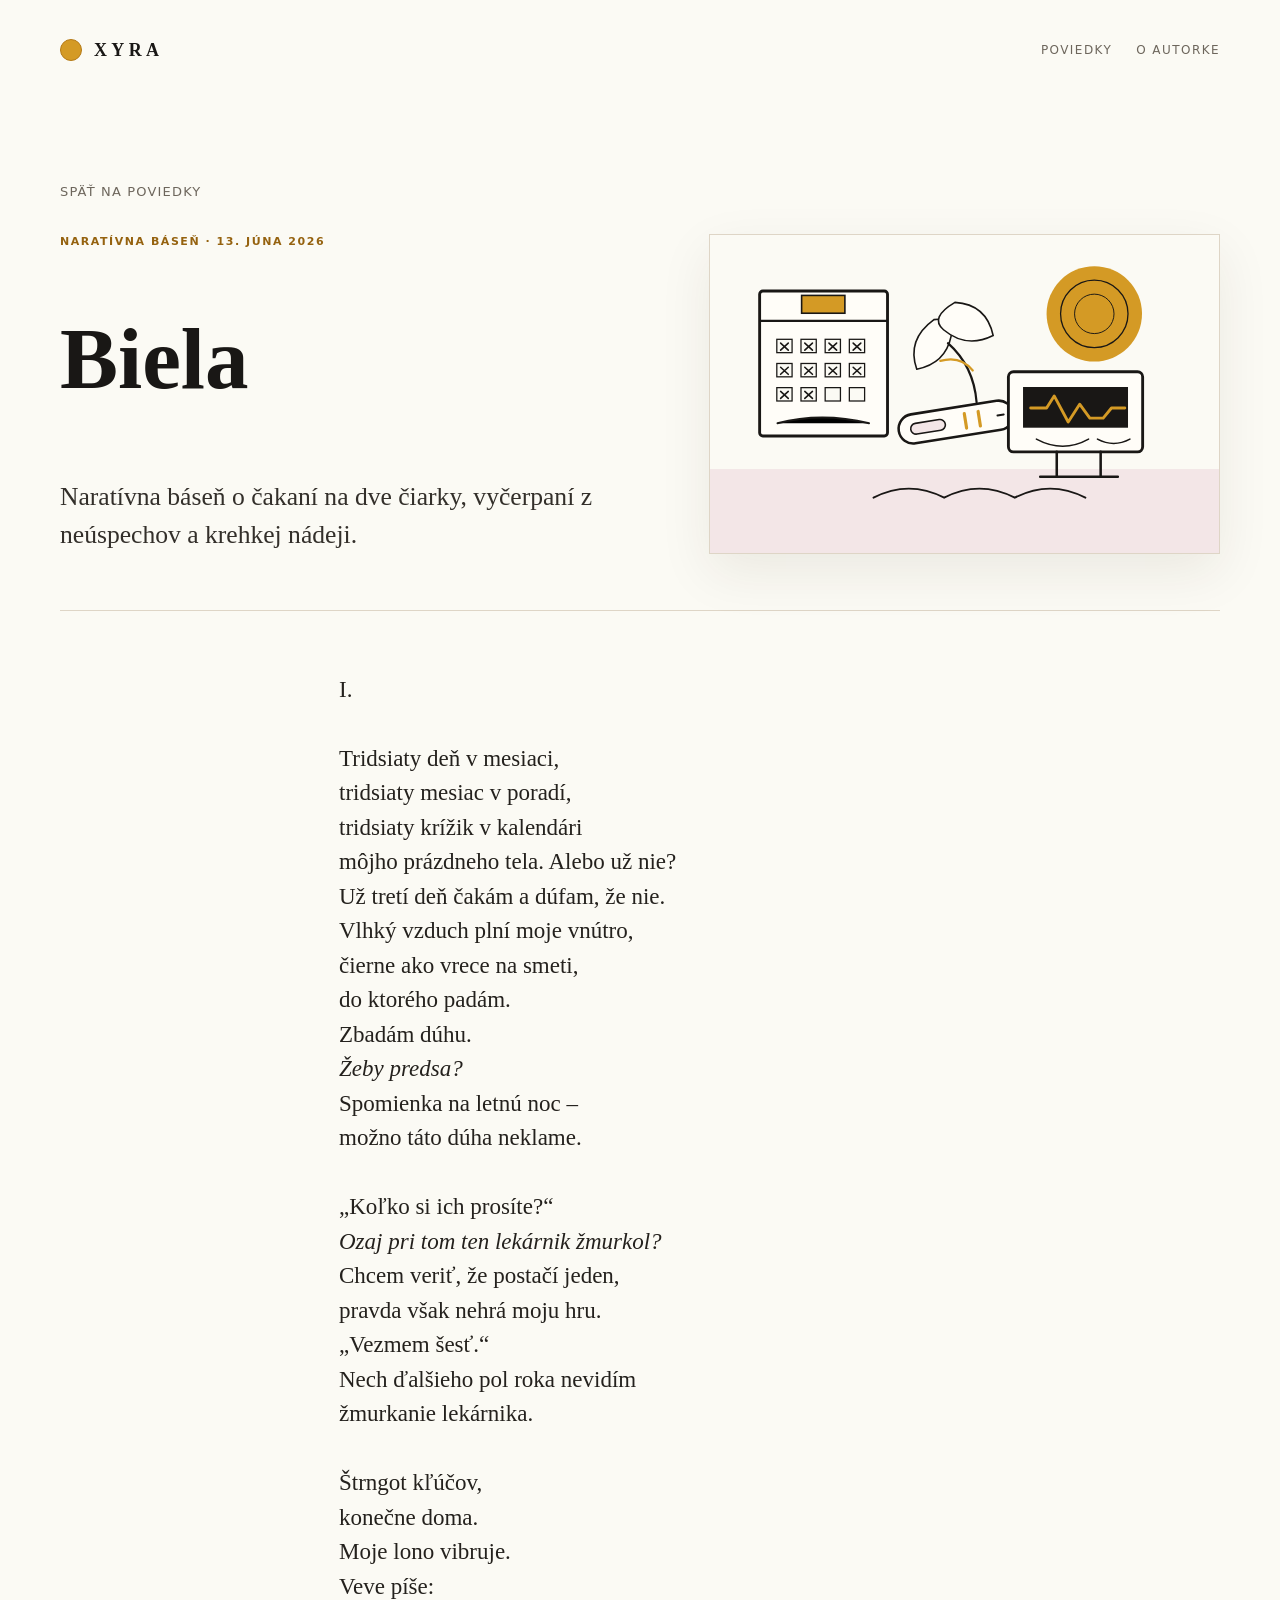
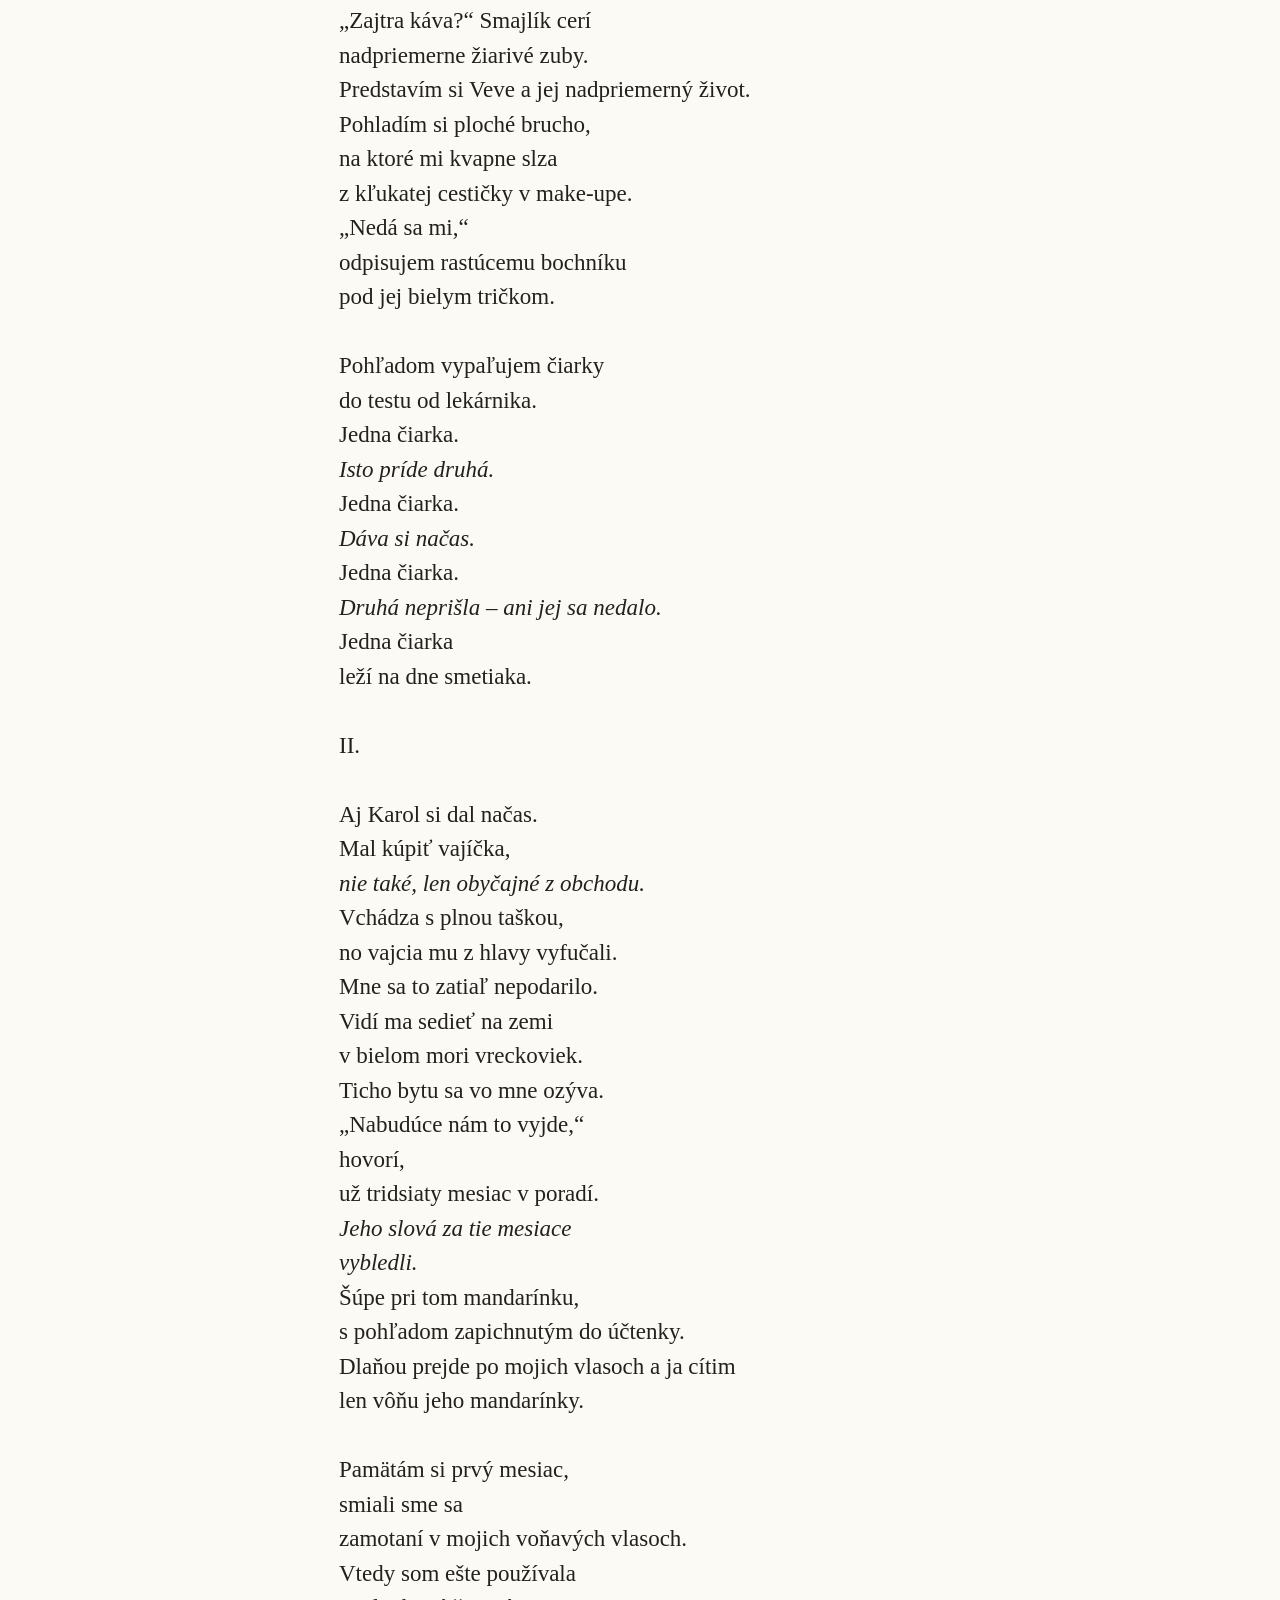
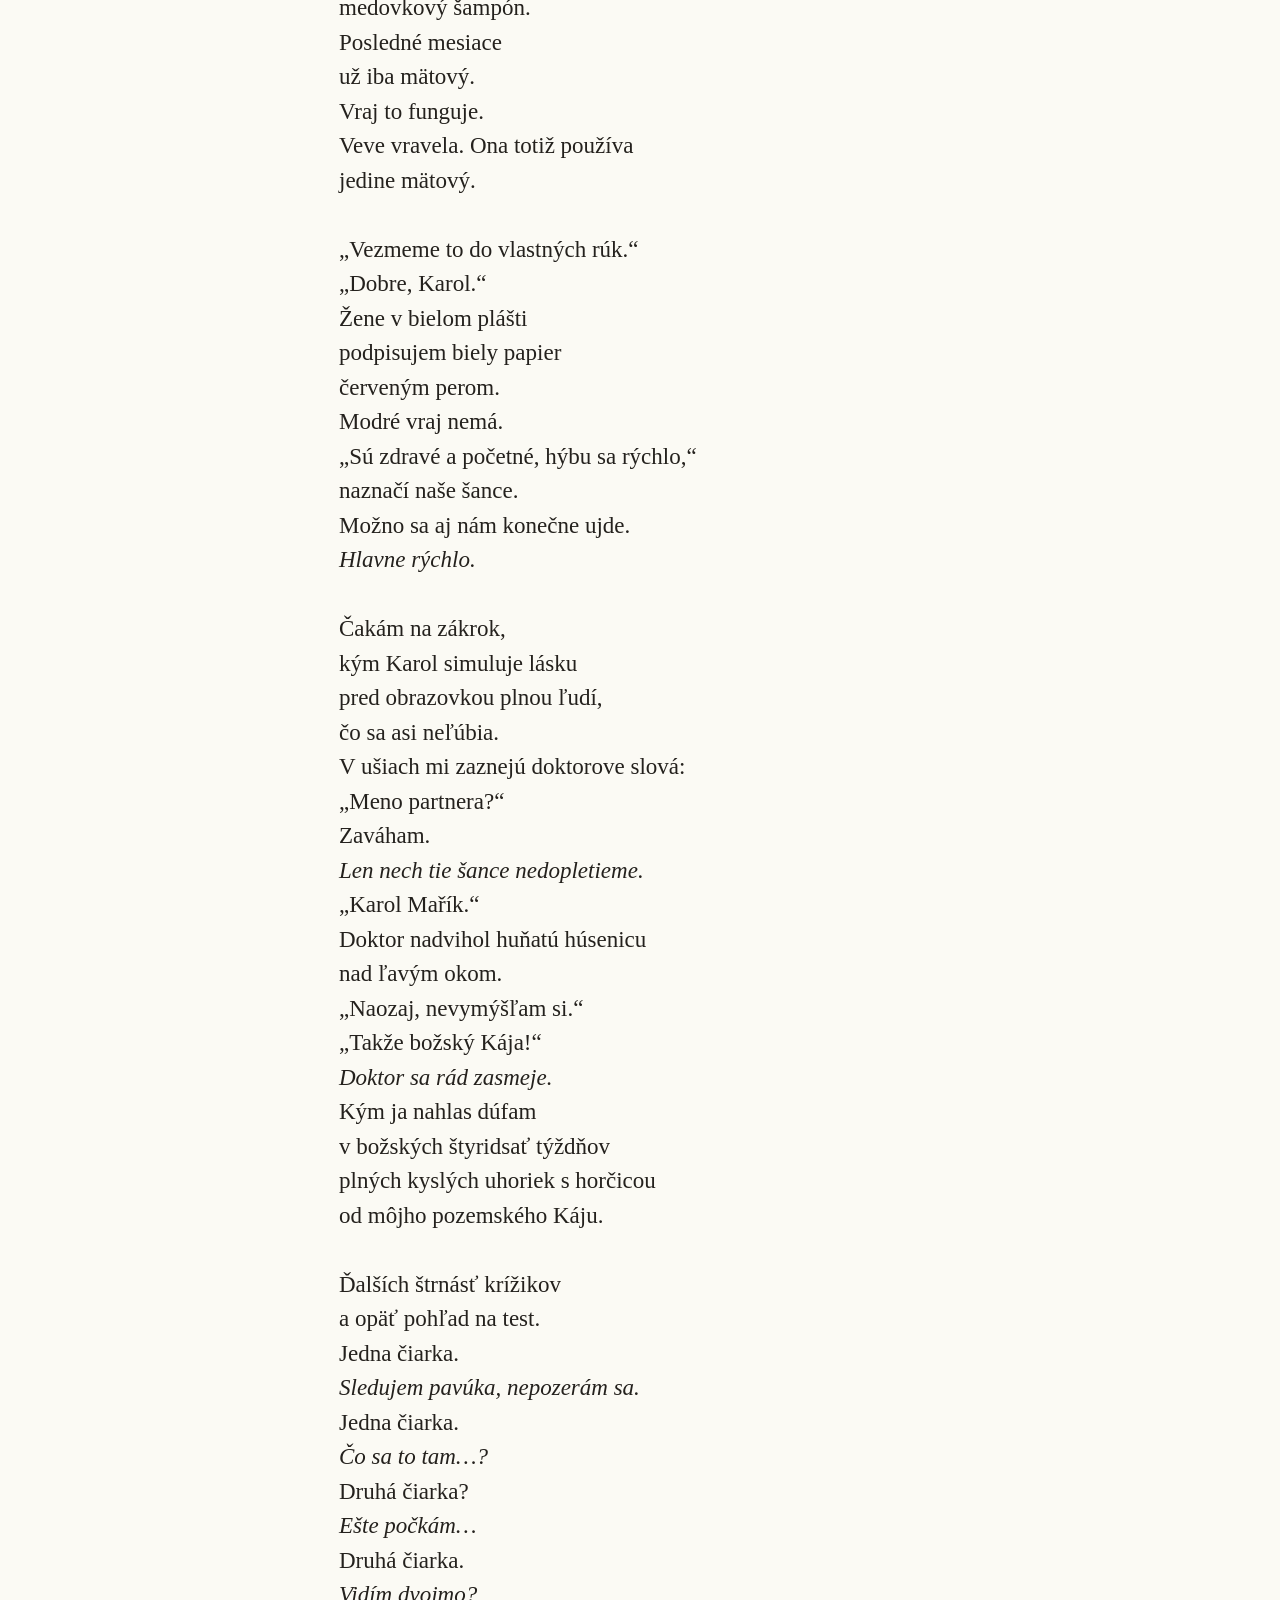
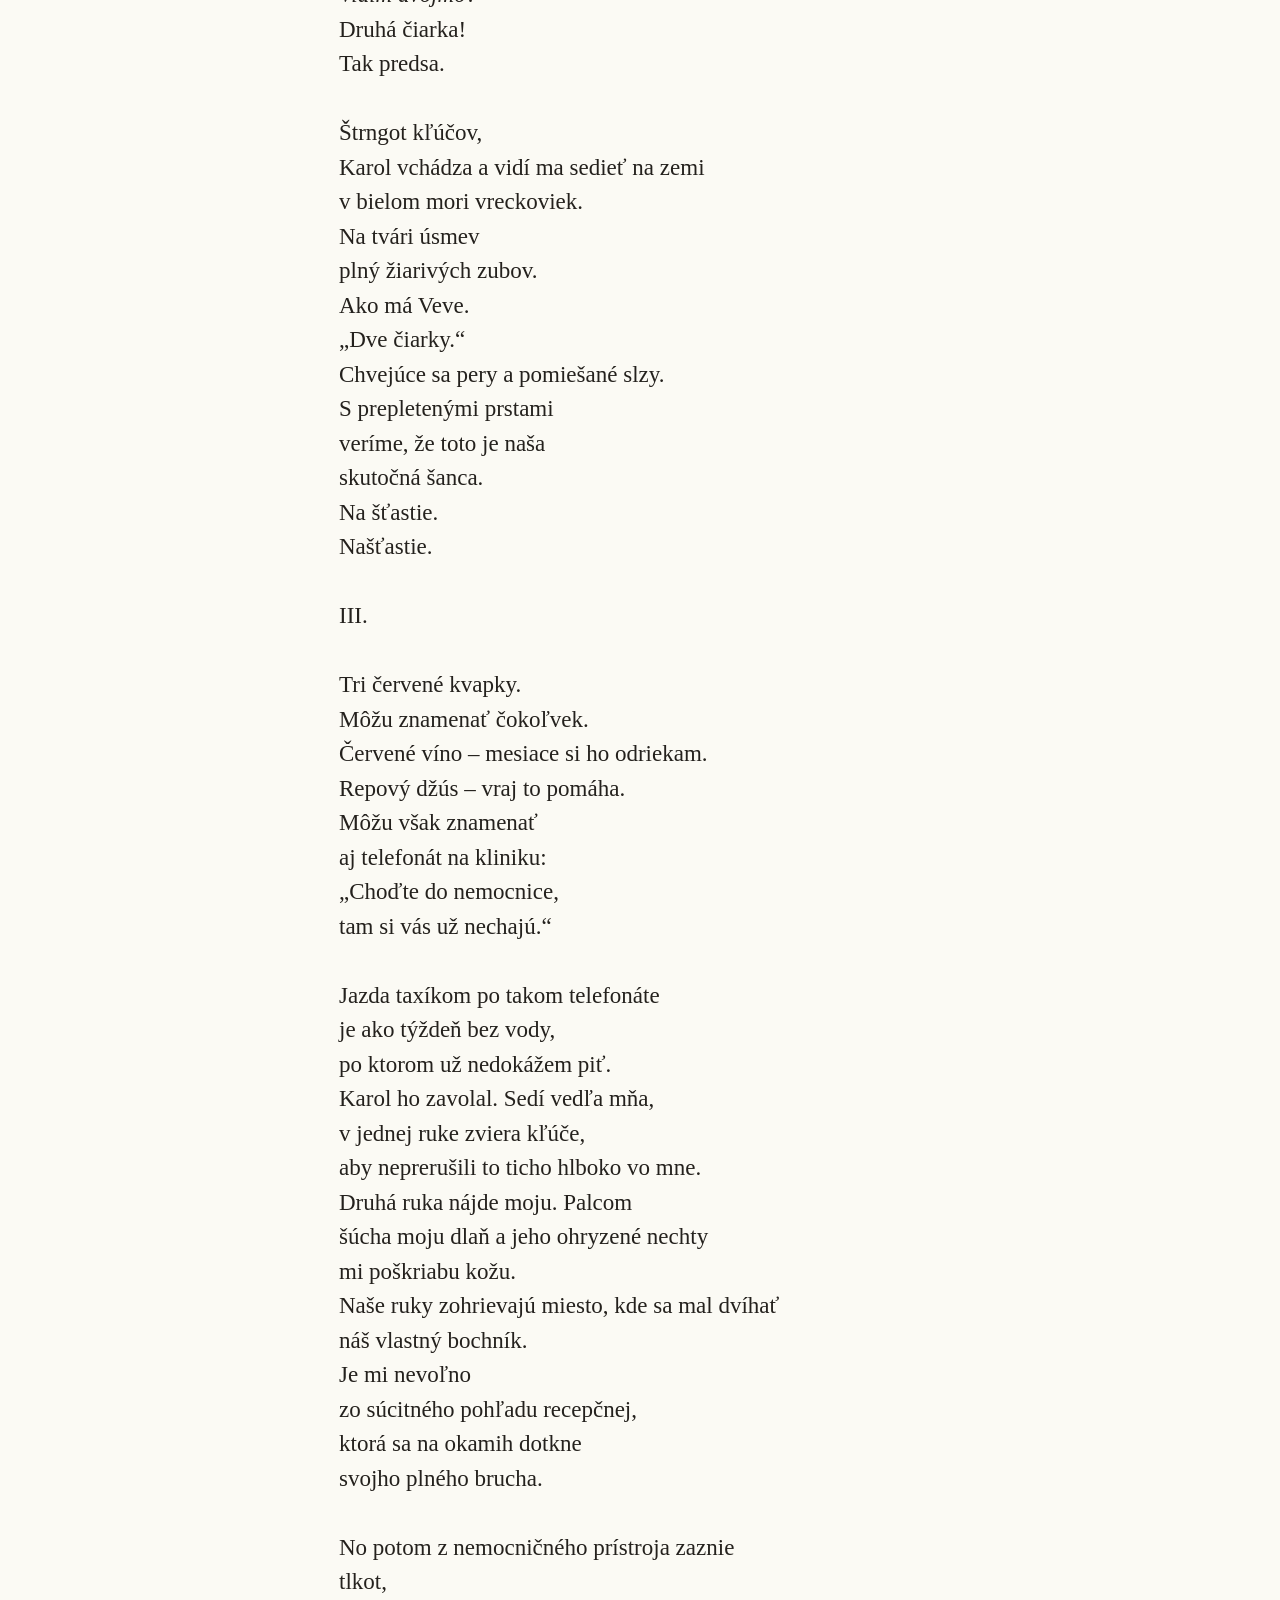
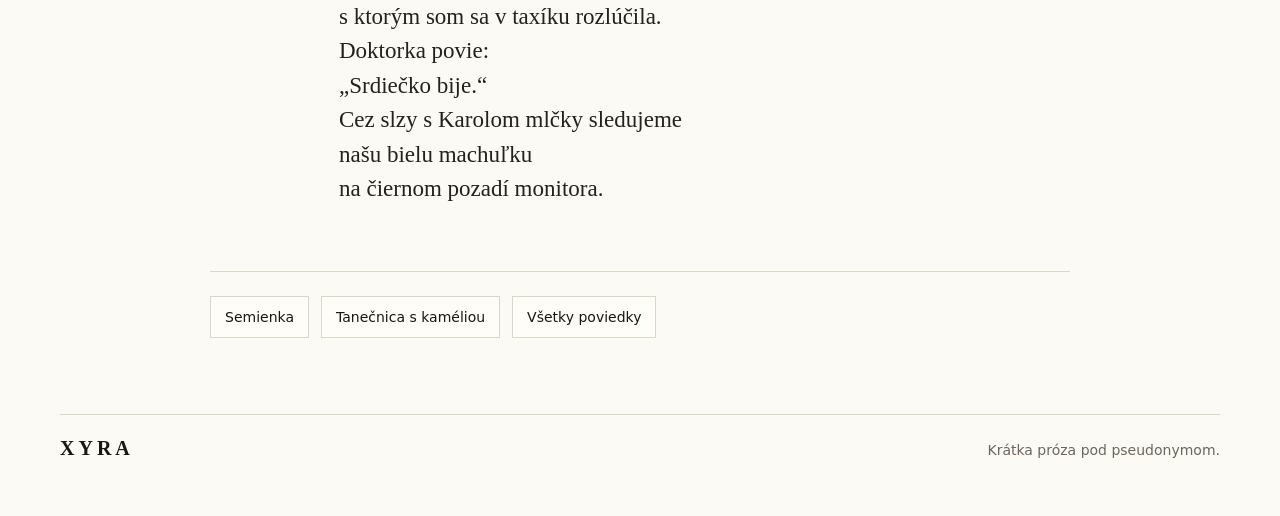
==== commit fb2c107a: "deploy: a955b0dc0ea0e92b69a5d338fbbf99eb4226d508" ====
--- a/poviedky/biela/index.html
+++ b/poviedky/biela/index.html
@@ -224,7 +224,7 @@
 </div>
   </article>
   <nav class="story-pagination" aria-label="Ďalšie poviedky">
-    <a href="/poviedky/semienka/">Semienka</a>
+    <a href="/poviedky/semienka/">Semienka</a><a href="/poviedky/tanecnica-s-kameliou/">Tanečnica s kaméliou</a>
     <a href="/#poviedky">Všetky poviedky</a>
   </nav>
   <footer class="site-footer">
--- a/styles/site.css
+++ b/styles/site.css
@@ -432,6 +432,10 @@
   margin-top: 1.5em;
 }
 
+.story-text-verse > .story-section:not(:first-child) {
+  margin-top: 1.5em;
+}
+
 .story-pagination {
   width: min(860px, 100%);
   margin: 64px auto 0;
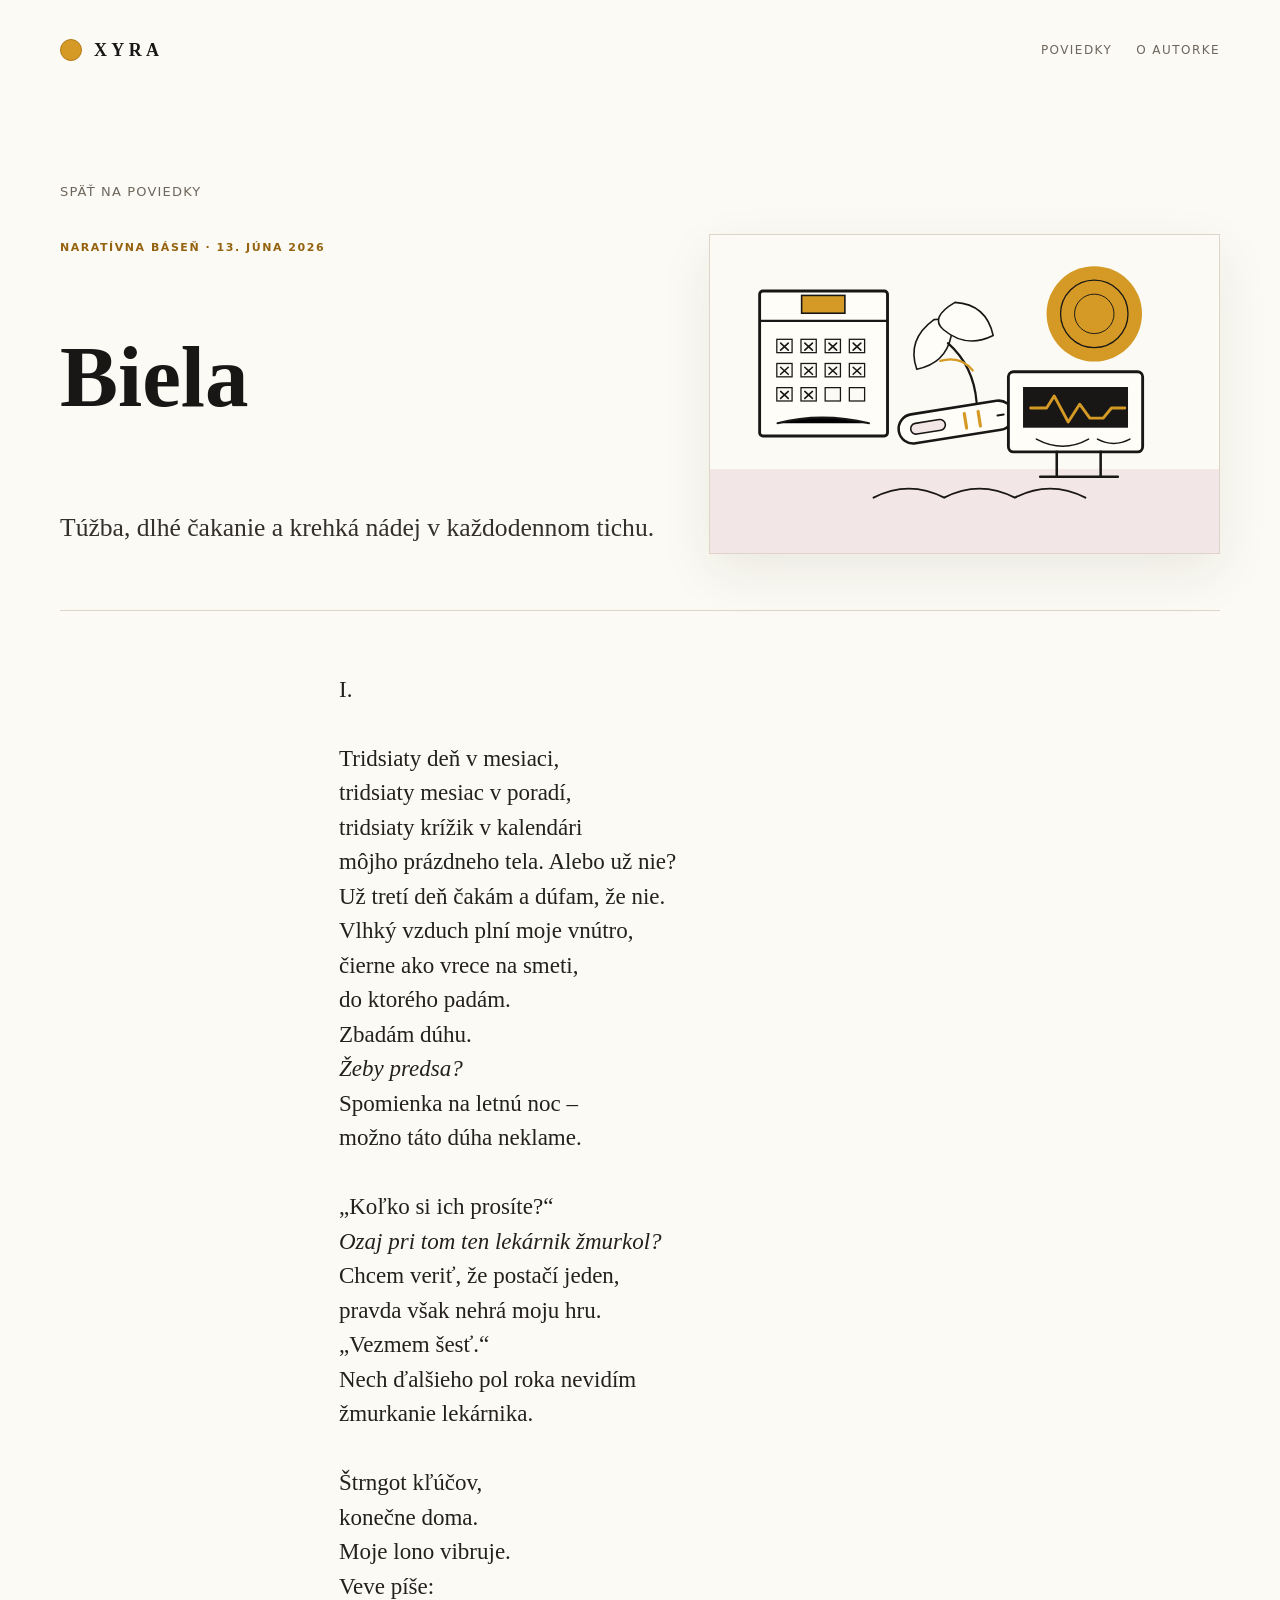
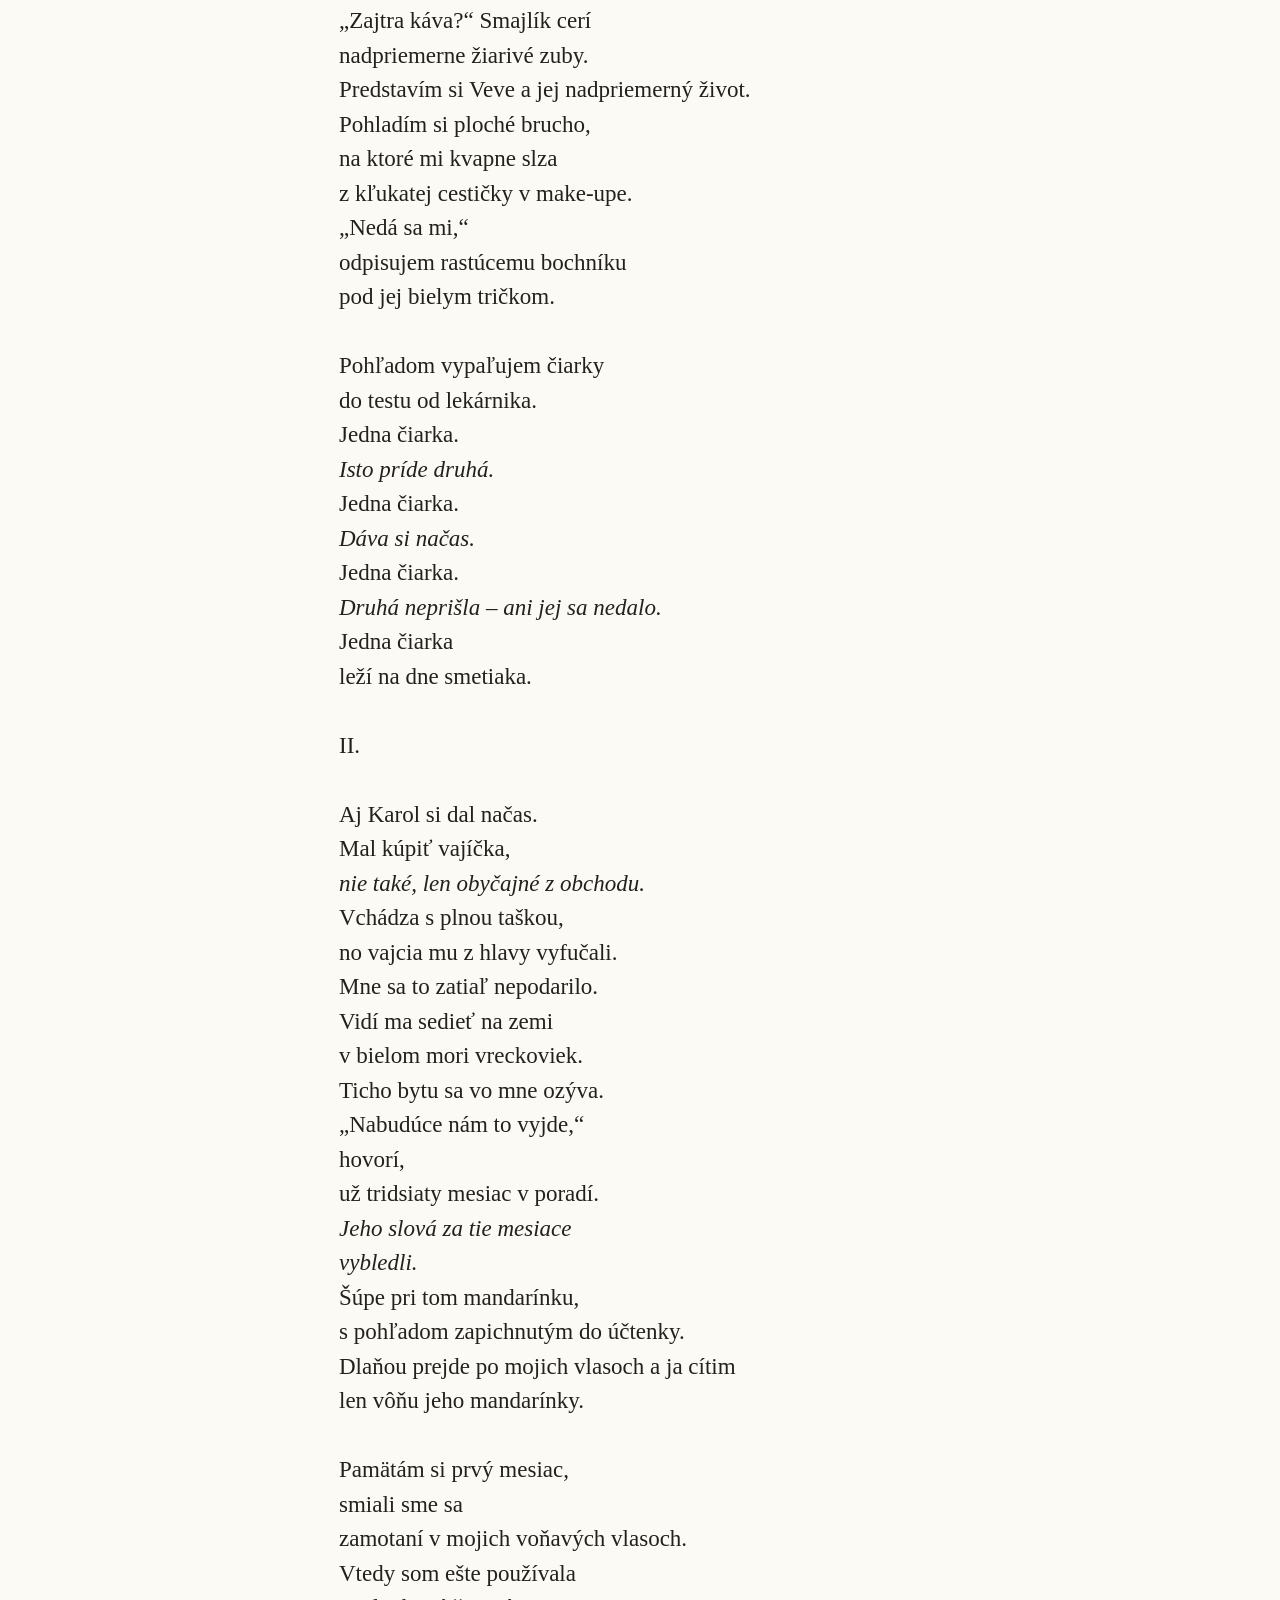
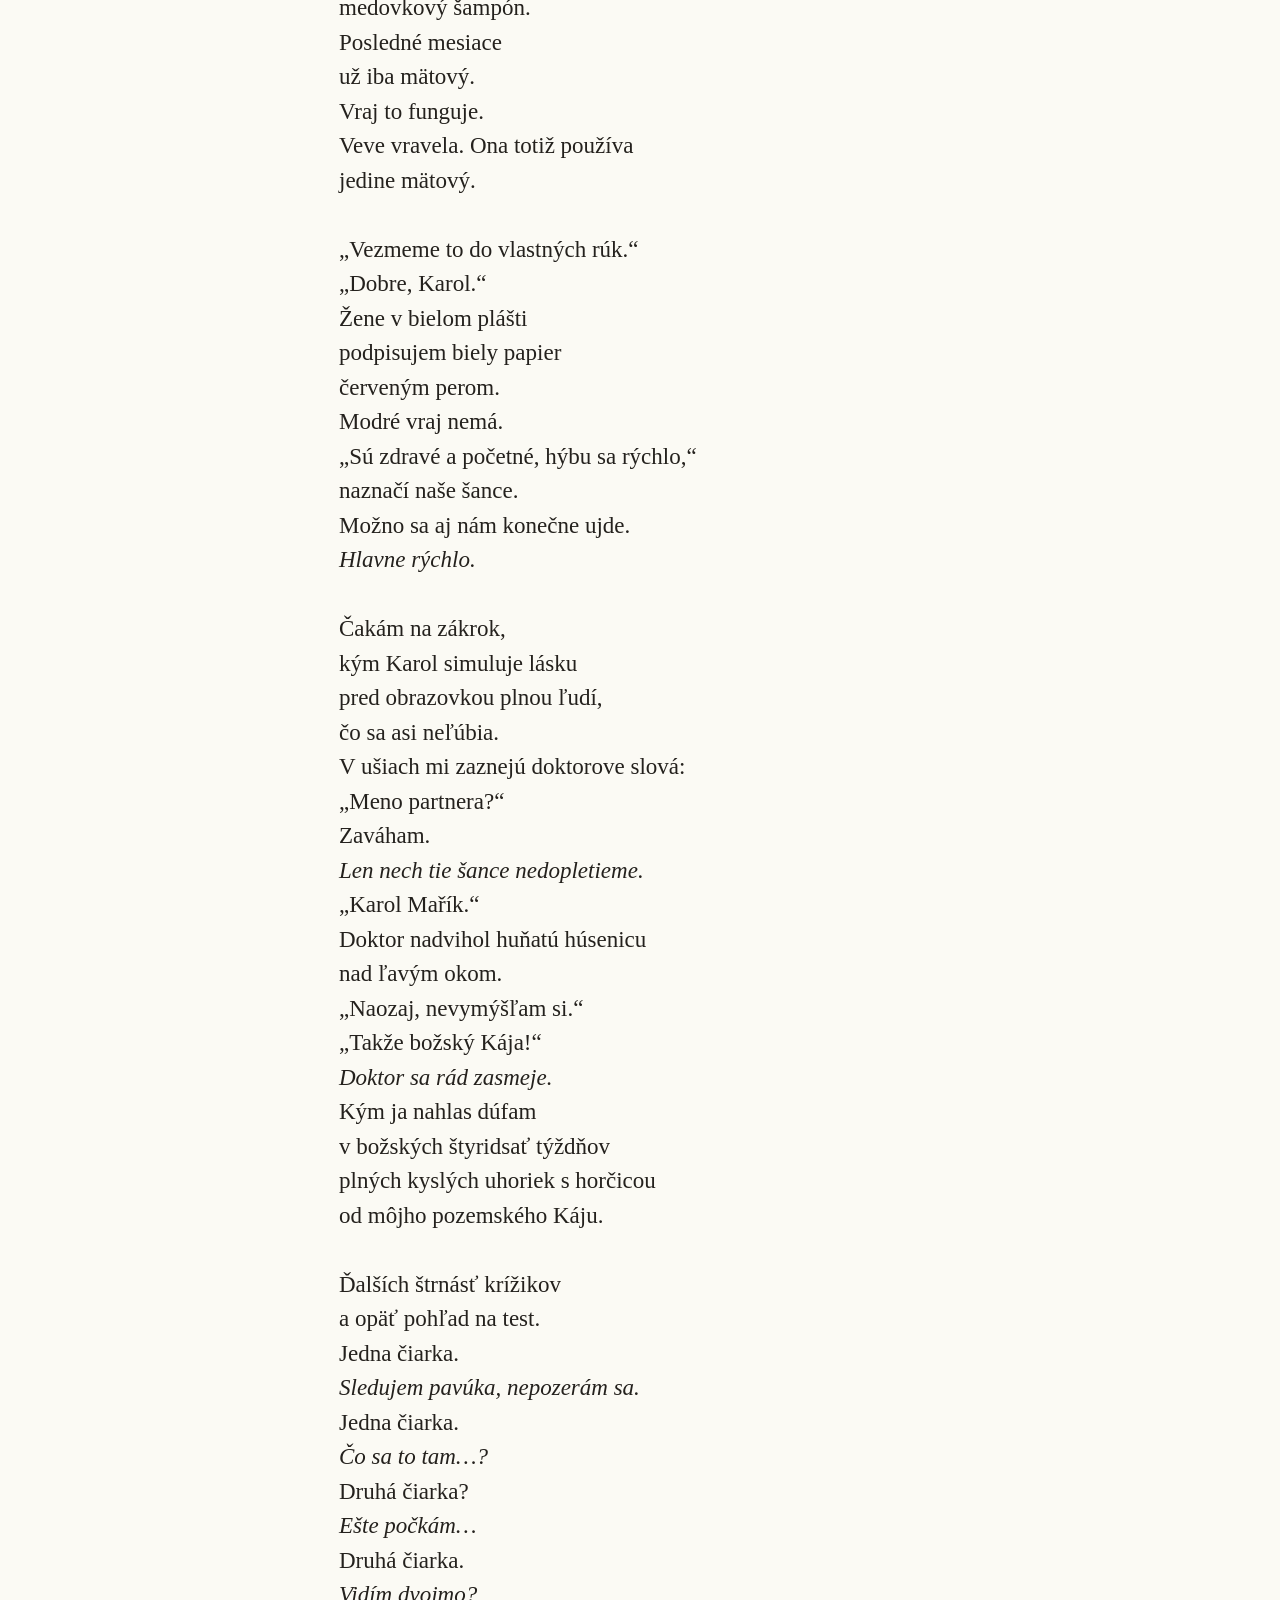
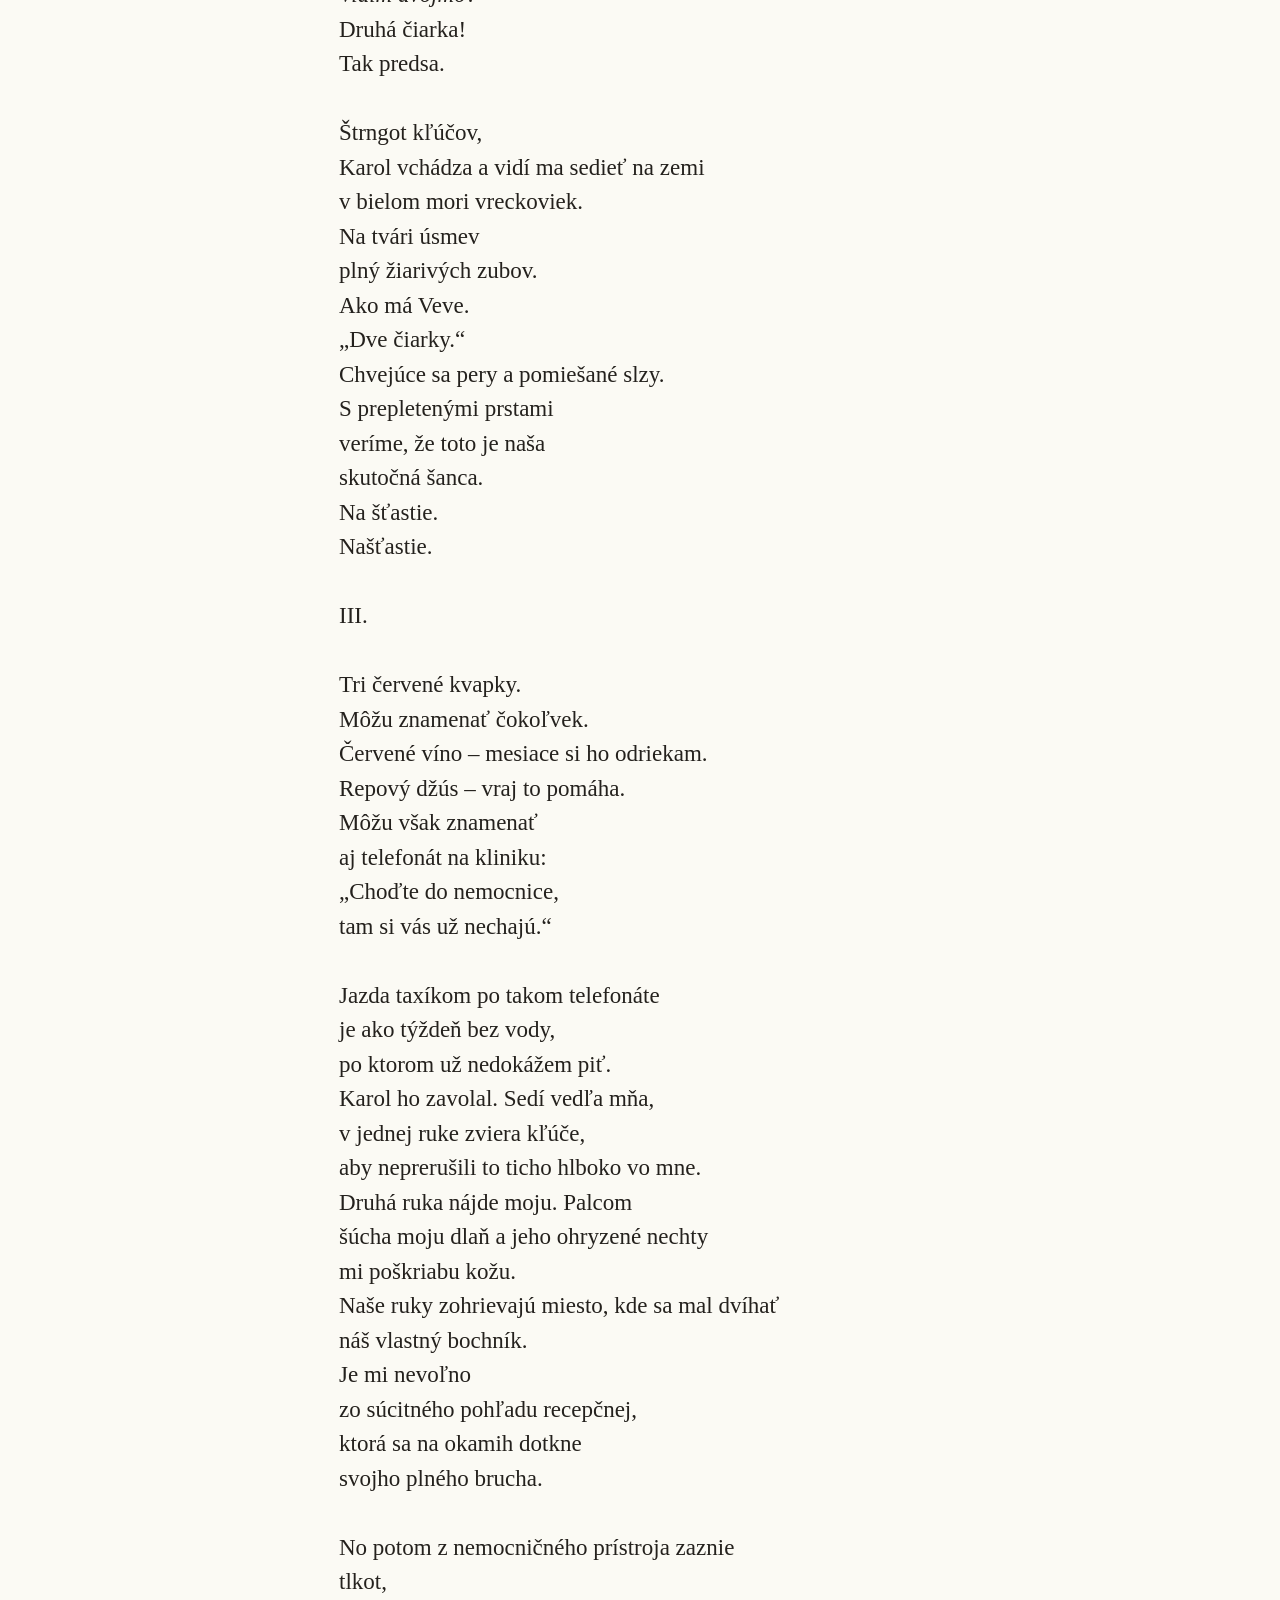
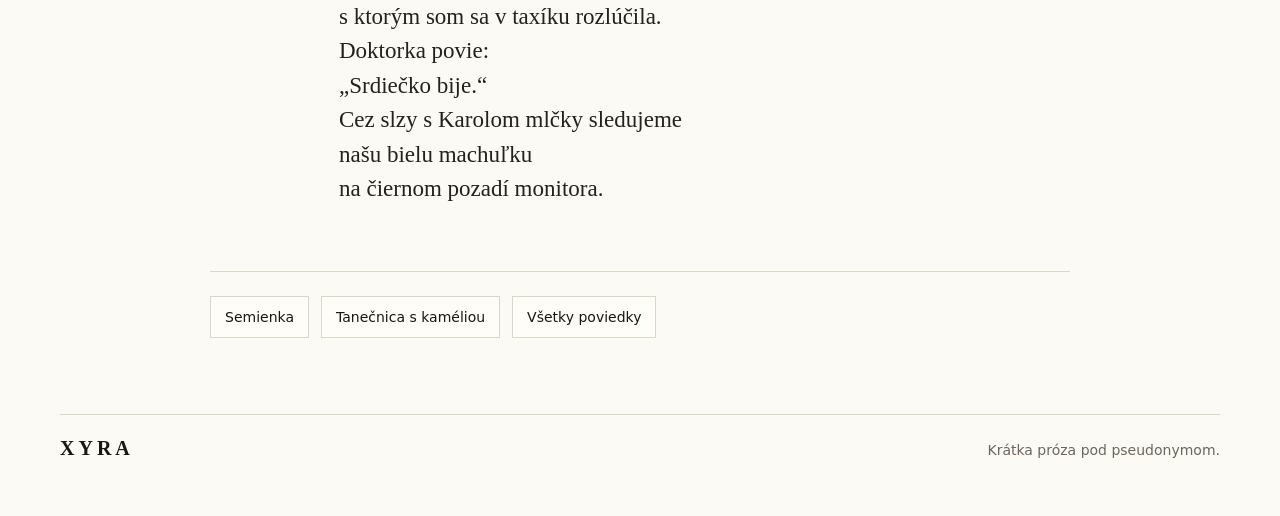
==== commit 590a4b4c: "deploy: ba8fbff308d1093047843899c02dfaaad1e5e461" ====
--- a/poviedky/biela/index.html
+++ b/poviedky/biela/index.html
@@ -35,7 +35,7 @@
   <header class="story-header">
     <p class="story-kicker">Naratívna báseň · 13. júna 2026</p>
     <h1>Biela</h1>
-    <p>Naratívna báseň o čakaní na dve čiarky, vyčerpaní z neúspechov a krehkej nádeji.</p>
+    <p>Túžba, dlhé čakanie a krehká nádej v každodennom tichu.</p>
     <img class="story-hero-image" src="/assets/illustrations/biela.svg" alt="Literárna kresba kalendára, tehotenského testu a nemocničného monitora s horčicovým akcentom." fetchpriority="high">
   </header>
   <article class="story-text story-text-verse">
--- a/styles/site.css
+++ b/styles/site.css
@@ -436,6 +436,23 @@
   margin-top: 1.5em;
 }
 
+.story-dialog .story-text hr {
+  height: 1.5em;
+  margin: 1.8em 0;
+  border: 0;
+  color: var(--mustard);
+  text-align: center;
+}
+
+.story-dialog .story-text hr::after {
+  content: "\2022\00a0\2022\00a0\2022";
+  display: block;
+  font-family: var(--sans);
+  font-size: 18px;
+  line-height: 1;
+  letter-spacing: 0;
+}
+
 .story-pagination {
   width: min(860px, 100%);
   margin: 64px auto 0;
